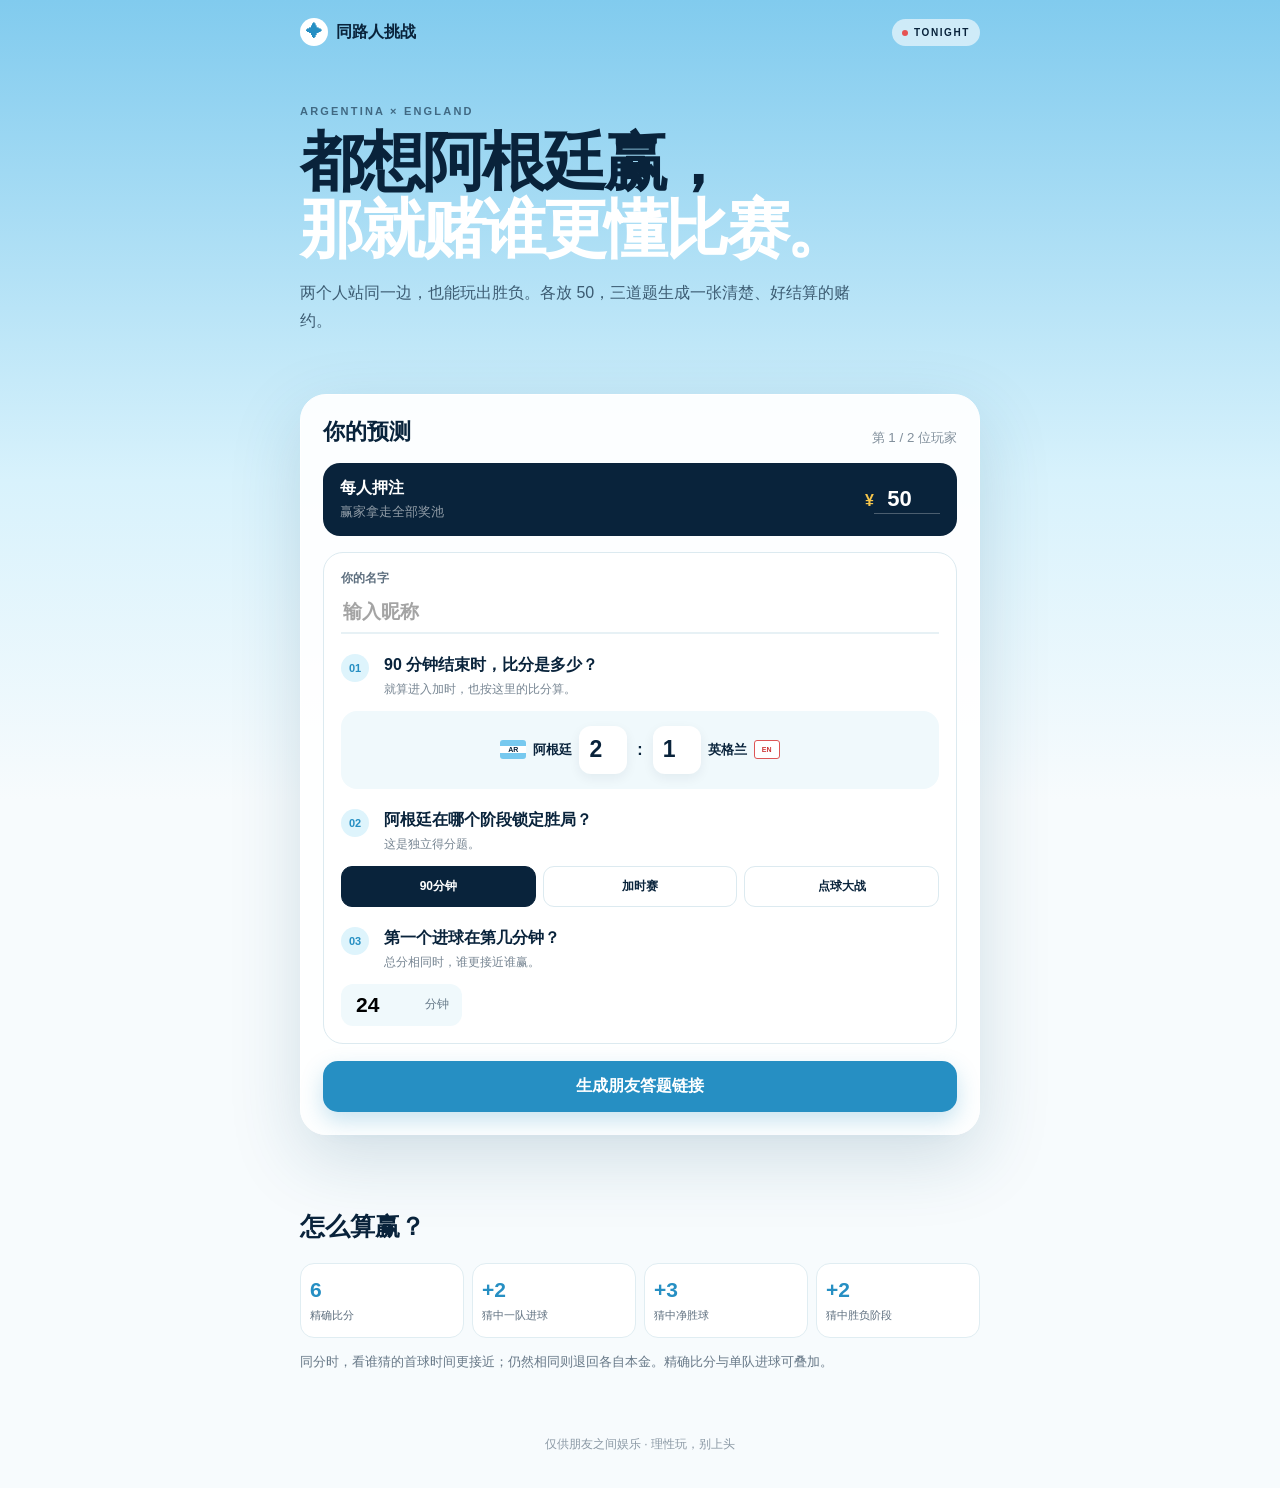
==== soccer/index.html @ 0b134538 "Add Argentina prediction duel" ====
<!doctype html><html lang="zh-CN"><head><meta charset="utf-8"><meta name="viewport" content="width=device-width,initial-scale=1"><meta name="theme-color" content="#76c5eb"><title>阿根廷同路人挑战</title><style>
:root{--ink:#09233b;--blue:#268fc3;--pale:#e7f7fd;--gold:#f5c54c}*{box-sizing:border-box}body{margin:0;color:var(--ink);font-family:Arial,"PingFang SC","Microsoft YaHei",sans-serif;background:linear-gradient(180deg,#81cbee 0,#d8f2fc 30rem,#f7fbfd 50rem);min-height:100vh}button,input{font:inherit}header,.hero,.rules{max-width:720px;margin:auto;padding-left:20px;padding-right:20px}header{height:64px;display:flex;align-items:center;justify-content:space-between;font-weight:900}.logo{display:flex;align-items:center;gap:8px}.logo i{font-style:normal;background:#fff;color:var(--blue);width:28px;height:28px;border-radius:50%;display:grid;place-items:center}.live{font-size:10px;letter-spacing:.16em;background:#ffffff99;padding:8px 10px;border-radius:99px}.live:before{content:"";display:inline-block;width:6px;height:6px;background:#e65353;border-radius:50%;margin-right:6px}.hero{padding-top:30px;padding-bottom:20px}.eyebrow{font-size:11px;letter-spacing:.2em;font-weight:900;opacity:.6}.hero h1{font-size:clamp(38px,8vw,64px);line-height:1.05;letter-spacing:-.05em;margin:12px 0}.hero h1 em{font-style:normal;color:#fff}.hero>p:last-child{max-width:580px;line-height:1.7;opacity:.7}.shell{max-width:680px;margin:24px auto;padding:22px;background:#ffffffee;border:1px solid #fff;border-radius:26px;box-shadow:0 24px 70px #15516f2b}.top{display:flex;align-items:end;justify-content:space-between;margin-bottom:16px}.top b{font-size:22px}.top small{opacity:.5}.stake,.opponent{display:flex;justify-content:space-between;align-items:center;background:var(--ink);color:#fff;border-radius:17px;padding:15px 17px;margin-bottom:16px}.stake span,.stake small{display:block}.stake span{font-weight:900}.stake small{opacity:.55;margin-top:4px}.stake label{color:var(--gold);font-weight:900}.stake input{width:66px;background:transparent;border:0;border-bottom:1px solid #ffffff44;color:#fff;font-weight:900;font-size:22px;text-align:center}.card{border:1px solid #dceaf0;background:#fff;border-radius:20px;padding:17px}.name{display:block;font-size:12px;font-weight:900;opacity:.65}.name input{display:block;width:100%;border:0;border-bottom:2px solid #dbeaf0;padding:9px 2px;margin-top:5px;font-size:19px;font-weight:900;outline:0}.q{display:grid;grid-template-columns:34px 1fr;gap:9px;margin:20px 0 13px}.q i{font-style:normal;width:28px;height:28px;border-radius:50%;display:grid;place-items:center;background:#def4fc;color:var(--blue);font-size:11px;font-weight:900}.q h3{font-size:16px;margin:1px 0 4px}.q p{font-size:12px;line-height:1.5;opacity:.55;margin:0}.score{display:flex;align-items:center;justify-content:center;gap:10px;background:#f0f9fc;padding:15px 8px;border-radius:16px}.team{display:flex;align-items:center;gap:7px}.team strong{font-size:13px}.score input{width:48px;height:48px;border:0;border-radius:12px;background:#fff;text-align:center;font-size:23px;font-weight:900;color:var(--ink);box-shadow:0 4px 12px #09233b10}.flag{width:26px;height:19px;border-radius:3px;display:grid;place-items:center;font-size:7px;font-weight:900}.ar{background:linear-gradient(#77c9ef 0 33%,#fff 33% 66%,#77c9ef 66%)}.en{background:#fff;color:#c33;border:1px solid #d55}.choices,.mini{display:grid;grid-template-columns:repeat(3,1fr);gap:7px}.choices button,.mini button{border:1px solid #dceaf0;background:#fff;color:var(--ink);border-radius:11px;padding:11px 4px;font-size:12px;font-weight:900}.choices .on,.mini .on{background:var(--ink);border-color:var(--ink);color:#fff}.minute{display:inline-flex;align-items:center;background:#f0f9fc;border-radius:12px;padding:8px 13px;gap:6px}.minute input{width:65px;border:0;background:transparent;font-size:21px;font-weight:900;outline:0}.minute span{font-size:12px;opacity:.6}.primary{width:100%;border:0;border-radius:15px;padding:15px;background:var(--blue);color:#fff;font-weight:900;margin-top:17px;box-shadow:0 9px 22px #268fc340}.error{background:#fff0f0;color:#b83333;border-radius:10px;padding:10px;font-size:13px}.share{text-align:center;background:#ecf9fe;padding:16px;border-radius:16px;margin-top:16px}.share p{font-size:13px;line-height:1.6;opacity:.65}.opponent{font-size:13px}.opponent span{opacity:.7}.ticket{overflow:hidden;border:1px solid #d9e9ef;border-radius:18px;background:#fff}.ticket-head,.player{display:flex;justify-content:space-between;align-items:center;padding:16px}.ticket-head{background:#edf9fd;font-size:13px}.ticket-head strong{color:var(--blue)}.player{border-top:1px solid #edf3f5}.player small,.player strong,.pred b,.pred span{display:block}.player small{opacity:.45;margin-bottom:3px}.pred{text-align:right}.pred b{font-size:22px}.pred span{font-size:11px;opacity:.55;margin-top:3px}.settle{margin-top:16px;border-top:1px solid #e4edf1;padding-top:14px}.settle summary{font-weight:900;cursor:pointer}.actual{display:grid;gap:13px;background:#f1f8fb;padding:14px;border-radius:14px;margin-top:13px}.actual label{font-size:12px;font-weight:900}.actual input{width:62px;padding:8px;border:1px solid #d3e4eb;border-radius:8px;text-align:center;margin-top:6px}.actscore{display:flex;align-items:center;gap:7px}.mini button{padding:8px 2px;font-size:11px}.result{background:var(--ink);color:#fff;border-radius:14px;padding:15px;text-align:center;margin-top:11px}.result p{display:flex;justify-content:center;gap:20px;font-size:12px;opacity:.65}.result strong{color:var(--gold);font-size:17px}.rules{padding-top:30px;padding-bottom:50px}.rules h2{font-size:25px}.grid{display:grid;grid-template-columns:repeat(4,1fr);gap:8px}.grid div{background:#fff;border:1px solid #e0edf2;border-radius:14px;padding:14px 9px}.grid b,.grid span{display:block}.grid b{color:var(--blue);font-size:21px}.grid span{font-size:11px;opacity:.65;margin-top:6px}.rules>p{font-size:13px;opacity:.6;line-height:1.7}footer{text-align:center;font-size:12px;opacity:.45;padding-bottom:35px}@media(max-width:600px){.hero{padding-top:18px}.shell{margin:20px 11px;padding:15px}.card{padding:13px}.score{gap:4px}.team{gap:4px}.team strong{display:none}.grid{grid-template-columns:1fr 1fr}.opponent{align-items:flex-start;flex-direction:column;gap:6px}}
</style></head><body><header><div class="logo"><i>✦</i>同路人挑战</div><span class="live">TONIGHT</span></header><section class="hero"><p class="eyebrow">ARGENTINA × ENGLAND</p><h1>都想阿根廷赢，<br><em>那就赌谁更懂比赛。</em></h1><p>两个人站同一边，也能玩出胜负。各放 50，三道题生成一张清楚、好结算的赌约。</p></section><section class="shell" id="app"></section><section class="rules"><h2>怎么算赢？</h2><div class="grid"><div><b>6</b><span>精确比分</span></div><div><b>+2</b><span>猜中一队进球</span></div><div><b>+3</b><span>猜中净胜球</span></div><div><b>+2</b><span>猜中胜负阶段</span></div></div><p>同分时，看谁猜的首球时间更接近；仍然相同则退回各自本金。精确比分与单队进球可叠加。</p></section><footer>仅供朋友之间娱乐 · 理性玩，别上头</footer><script>
const S=['90分钟','加时赛','点球大战'],A=document.querySelector('#app'),mk=(name='',arg=2,eng=1,stage='90分钟',first=24)=>({name,arg,eng,stage,first});let X={mode:'create',stake:50,p1:mk(),p2:mk('',1,0,'90分钟',38),duel:null,link:'',err:'',actual:{arg:2,eng:1,stage:'90分钟',first:24}};const esc=s=>String(s??'').replace(/[&<>"']/g,c=>({'&':'&amp;','<':'&lt;','>':'&gt;','"':'&quot;',"'":'&#39;'}[c])),num=(v,a,b)=>Math.max(a,Math.min(b,Number(v)||a)),enc=o=>encodeURIComponent(JSON.stringify(o)),dec=s=>{try{return JSON.parse(decodeURIComponent(s))}catch{return null}},base=()=>location.origin+location.pathname;
function picker(p){return `<div class="card"><label class="name">你的名字<input id="name" maxlength="14" placeholder="输入昵称" value="${esc(p.name)}"></label><div class="q"><i>01</i><div><h3>90 分钟结束时，比分是多少？</h3><p>就算进入加时，也按这里的比分算。</p></div></div><div class="score"><div class="team"><span class="flag ar">AR</span><strong>阿根廷</strong><input id="arg" type="number" min="0" max="12" value="${p.arg}"></div><b>:</b><div class="team"><input id="eng" type="number" min="0" max="12" value="${p.eng}"><strong>英格兰</strong><span class="flag en">EN</span></div></div><div class="q"><i>02</i><div><h3>阿根廷在哪个阶段锁定胜局？</h3><p>这是独立得分题。</p></div></div><div class="choices">${S.map(s=>`<button data-s="${s}" class="${s===p.stage?'on':''}">${s}</button>`).join('')}</div><div class="q"><i>03</i><div><h3>第一个进球在第几分钟？</h3><p>总分相同时，谁更接近谁赢。</p></div></div><div class="minute"><input id="first" type="number" min="1" max="120" value="${p.first}"><span>分钟</span></div></div>`}
function bind(k){let p=X[k];['name','arg','eng'].forEach(id=>document.querySelector('#'+id).oninput=e=>p[id]=id==='name'?e.target.value:num(e.target.value,0,12));document.querySelector('#first').oninput=e=>p.first=num(e.target.value,1,120);document.querySelectorAll('[data-s]').forEach(b=>b.onclick=()=>{p.stage=b.dataset.s;render()})}function error(){return X.err?`<p class="error">${esc(X.err)}</p>`:''}function valid(p,second){if(!p.name.trim())return'请先填名字。';if(second&&p.name.trim()===X.p1.name.trim())return'两位玩家的名字要不一样。';if(p.stage==='90分钟'&&p.arg<=p.eng)return'如果押 90 分钟获胜，比分必须是阿根廷领先。';return''}
async function cp(text,b){try{await navigator.clipboard.writeText(text)}catch{let t=document.createElement('textarea');t.value=text;document.body.append(t);t.select();document.execCommand('copy');t.remove()}b.textContent='已复制，发给朋友吧';setTimeout(()=>b.textContent=b.dataset.old,1500)}
function create(){A.innerHTML=`<div class="top"><b>你的预测</b><small>第 1 / 2 位玩家</small></div><div class="stake"><div><span>每人押注</span><small>赢家拿走全部奖池</small></div><label>¥<input id="stake" type="number" min="1" max="999" value="${X.stake}"></label></div>${picker(X.p1)}${error()}${X.link?`<div class="share"><b>第一棒完成</b><p>把链接发给朋友，他填完自己的预测后会生成最终赌约。</p><button class="primary copy" data-old="复制邀请链接">复制邀请链接</button></div>`:`<button class="primary" id="go">生成朋友答题链接</button>`}`;bind('p1');document.querySelector('#stake').oninput=e=>X.stake=num(e.target.value,1,999);if(X.link)document.querySelector('.copy').onclick=e=>cp(X.link,e.currentTarget);else document.querySelector('#go').onclick=()=>{X.err=valid(X.p1,false);if(!X.err)X.link=base()+'?inv='+enc({stake:X.stake,p1:X.p1});render()}}
function join(){A.innerHTML=`<div class="top"><b>接受挑战</b><small>第 2 / 2 位玩家</small></div><div class="opponent"><span>${esc(X.p1.name)} 已下注 ¥${X.stake}</span><b>${X.p1.arg} : ${X.p1.eng} · ${esc(X.p1.stage)}</b></div>${picker(X.p2)}${error()}<button class="primary" id="done">锁定答案，生成赌约</button>`;bind('p2');document.querySelector('#done').onclick=()=>{X.err=valid(X.p2,true);if(!X.err&&JSON.stringify(X.p1)===JSON.stringify(X.p2))X.err='答案完全一样，至少改一题。';if(X.err)return render();X.duel={stake:X.stake,p1:X.p1,p2:X.p2};X.link=base()+'?duel='+enc(X.duel);X.mode='duel';render()}}
function points(p,a){let n=0;if(p.arg===a.arg&&p.eng===a.eng)n+=6;if(p.arg===a.arg)n+=2;if(p.eng===a.eng)n+=2;if(p.arg-p.eng===a.arg-a.eng)n+=3;if(p.stage===a.stage)n+=2;return n}function result(){let d=X.duel,a=points(d.p1,X.actual),b=points(d.p2,X.actual),w='平局，双方各退回本金';if(a>b)w=`${esc(d.p1.name)} 赢得 ¥${d.stake*2}`;else if(b>a)w=`${esc(d.p2.name)} 赢得 ¥${d.stake*2}`;else{let x=Math.abs(d.p1.first-X.actual.first),y=Math.abs(d.p2.first-X.actual.first);if(x<y)w=`${esc(d.p1.name)} 靠首球时间赢得 ¥${d.stake*2}`;else if(y<x)w=`${esc(d.p2.name)} 靠首球时间赢得 ¥${d.stake*2}`}return{a,b,w}}
function duel(){let d=X.duel,r=result();A.innerHTML=`<div class="top"><b>赌约已成立</b><small>保存这个链接</small></div><div class="ticket"><div class="ticket-head"><span>共同看好阿根廷</span><strong>奖池 ¥${d.stake*2}</strong></div>${[d.p1,d.p2].map((p,i)=>`<div class="player"><div><small>玩家 ${i+1}</small><strong>${esc(p.name)}</strong></div><div class="pred"><b>${p.arg} : ${p.eng}</b><span>${esc(p.stage)} · 首球 ${p.first}′</span></div></div>`).join('')}</div><button class="primary copy" data-old="复制最终赌约链接">复制最终赌约链接</button><details class="settle"><summary>赛后结算（输入真实结果）</summary><div class="actual"><label>90 分钟比分<div class="actscore"><input id="aa" type="number" min="0" value="${X.actual.arg}"><b>:</b><input id="ae" type="number" min="0" value="${X.actual.eng}"></div></label><label>胜负阶段<div class="mini">${S.map(s=>`<button data-a="${s}" class="${s===X.actual.stage?'on':''}">${s}</button>`).join('')}</div></label><label>第一个进球<br><input id="af" type="number" min="1" max="120" value="${X.actual.first}"></label></div><div class="result"><p><span>${esc(d.p1.name)}：${r.a} 分</span><span>${esc(d.p2.name)}：${r.b} 分</span></p><strong>${r.w}</strong></div></details>`;document.querySelector('.copy').onclick=e=>cp(X.link||location.href,e.currentTarget);['aa','ae','af'].forEach(id=>document.querySelector('#'+id).onchange=e=>{X.actual[id==='aa'?'arg':id==='ae'?'eng':'first']=num(e.target.value,id==='af'?1:0,id==='af'?120:20);duel();document.querySelector('details').open=true});document.querySelectorAll('[data-a]').forEach(b=>b.onclick=()=>{X.actual.stage=b.dataset.a;duel();document.querySelector('details').open=true})}
function render(){X.mode==='create'?create():X.mode==='join'?join():duel()}let q=new URLSearchParams(location.search),d=dec(q.get('duel')),i=dec(q.get('inv'));if(d&&d.p1&&d.p2){X.duel=d;X.stake=d.stake;X.mode='duel';X.link=location.href}else if(i&&i.p1){X.p1=i.p1;X.stake=i.stake;X.mode='join'}render();
</script></body></html>
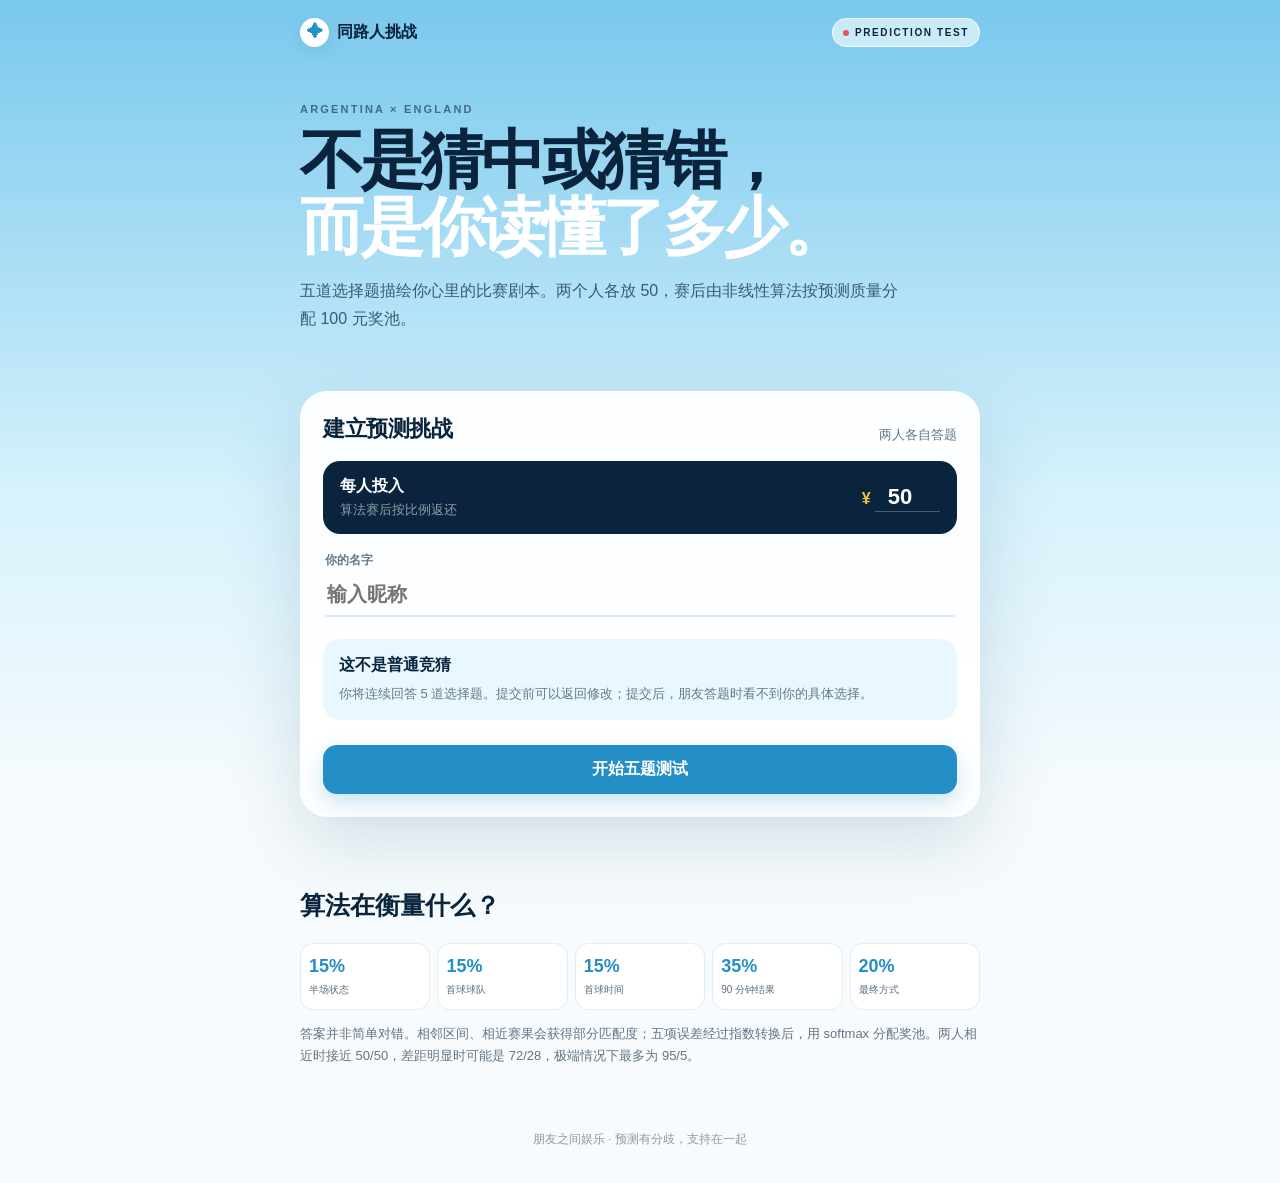
==== commit 9245864a: "Upgrade soccer duel to nonlinear five-question test" ====
--- a/soccer/index.html
+++ b/soccer/index.html
@@ -1,13 +1,47 @@
-<!doctype html><html lang="zh-CN"><head><meta charset="utf-8"><meta name="viewport" content="width=device-width,initial-scale=1"><meta name="theme-color" content="#76c5eb"><title>阿根廷同路人挑战</title><style>
-:root{--ink:#09233b;--blue:#268fc3;--pale:#e7f7fd;--gold:#f5c54c}*{box-sizing:border-box}body{margin:0;color:var(--ink);font-family:Arial,"PingFang SC","Microsoft YaHei",sans-serif;background:linear-gradient(180deg,#81cbee 0,#d8f2fc 30rem,#f7fbfd 50rem);min-height:100vh}button,input{font:inherit}header,.hero,.rules{max-width:720px;margin:auto;padding-left:20px;padding-right:20px}header{height:64px;display:flex;align-items:center;justify-content:space-between;font-weight:900}.logo{display:flex;align-items:center;gap:8px}.logo i{font-style:normal;background:#fff;color:var(--blue);width:28px;height:28px;border-radius:50%;display:grid;place-items:center}.live{font-size:10px;letter-spacing:.16em;background:#ffffff99;padding:8px 10px;border-radius:99px}.live:before{content:"";display:inline-block;width:6px;height:6px;background:#e65353;border-radius:50%;margin-right:6px}.hero{padding-top:30px;padding-bottom:20px}.eyebrow{font-size:11px;letter-spacing:.2em;font-weight:900;opacity:.6}.hero h1{font-size:clamp(38px,8vw,64px);line-height:1.05;letter-spacing:-.05em;margin:12px 0}.hero h1 em{font-style:normal;color:#fff}.hero>p:last-child{max-width:580px;line-height:1.7;opacity:.7}.shell{max-width:680px;margin:24px auto;padding:22px;background:#ffffffee;border:1px solid #fff;border-radius:26px;box-shadow:0 24px 70px #15516f2b}.top{display:flex;align-items:end;justify-content:space-between;margin-bottom:16px}.top b{font-size:22px}.top small{opacity:.5}.stake,.opponent{display:flex;justify-content:space-between;align-items:center;background:var(--ink);color:#fff;border-radius:17px;padding:15px 17px;margin-bottom:16px}.stake span,.stake small{display:block}.stake span{font-weight:900}.stake small{opacity:.55;margin-top:4px}.stake label{color:var(--gold);font-weight:900}.stake input{width:66px;background:transparent;border:0;border-bottom:1px solid #ffffff44;color:#fff;font-weight:900;font-size:22px;text-align:center}.card{border:1px solid #dceaf0;background:#fff;border-radius:20px;padding:17px}.name{display:block;font-size:12px;font-weight:900;opacity:.65}.name input{display:block;width:100%;border:0;border-bottom:2px solid #dbeaf0;padding:9px 2px;margin-top:5px;font-size:19px;font-weight:900;outline:0}.q{display:grid;grid-template-columns:34px 1fr;gap:9px;margin:20px 0 13px}.q i{font-style:normal;width:28px;height:28px;border-radius:50%;display:grid;place-items:center;background:#def4fc;color:var(--blue);font-size:11px;font-weight:900}.q h3{font-size:16px;margin:1px 0 4px}.q p{font-size:12px;line-height:1.5;opacity:.55;margin:0}.score{display:flex;align-items:center;justify-content:center;gap:10px;background:#f0f9fc;padding:15px 8px;border-radius:16px}.team{display:flex;align-items:center;gap:7px}.team strong{font-size:13px}.score input{width:48px;height:48px;border:0;border-radius:12px;background:#fff;text-align:center;font-size:23px;font-weight:900;color:var(--ink);box-shadow:0 4px 12px #09233b10}.flag{width:26px;height:19px;border-radius:3px;display:grid;place-items:center;font-size:7px;font-weight:900}.ar{background:linear-gradient(#77c9ef 0 33%,#fff 33% 66%,#77c9ef 66%)}.en{background:#fff;color:#c33;border:1px solid #d55}.choices,.mini{display:grid;grid-template-columns:repeat(3,1fr);gap:7px}.choices button,.mini button{border:1px solid #dceaf0;background:#fff;color:var(--ink);border-radius:11px;padding:11px 4px;font-size:12px;font-weight:900}.choices .on,.mini .on{background:var(--ink);border-color:var(--ink);color:#fff}.minute{display:inline-flex;align-items:center;background:#f0f9fc;border-radius:12px;padding:8px 13px;gap:6px}.minute input{width:65px;border:0;background:transparent;font-size:21px;font-weight:900;outline:0}.minute span{font-size:12px;opacity:.6}.primary{width:100%;border:0;border-radius:15px;padding:15px;background:var(--blue);color:#fff;font-weight:900;margin-top:17px;box-shadow:0 9px 22px #268fc340}.error{background:#fff0f0;color:#b83333;border-radius:10px;padding:10px;font-size:13px}.share{text-align:center;background:#ecf9fe;padding:16px;border-radius:16px;margin-top:16px}.share p{font-size:13px;line-height:1.6;opacity:.65}.opponent{font-size:13px}.opponent span{opacity:.7}.ticket{overflow:hidden;border:1px solid #d9e9ef;border-radius:18px;background:#fff}.ticket-head,.player{display:flex;justify-content:space-between;align-items:center;padding:16px}.ticket-head{background:#edf9fd;font-size:13px}.ticket-head strong{color:var(--blue)}.player{border-top:1px solid #edf3f5}.player small,.player strong,.pred b,.pred span{display:block}.player small{opacity:.45;margin-bottom:3px}.pred{text-align:right}.pred b{font-size:22px}.pred span{font-size:11px;opacity:.55;margin-top:3px}.settle{margin-top:16px;border-top:1px solid #e4edf1;padding-top:14px}.settle summary{font-weight:900;cursor:pointer}.actual{display:grid;gap:13px;background:#f1f8fb;padding:14px;border-radius:14px;margin-top:13px}.actual label{font-size:12px;font-weight:900}.actual input{width:62px;padding:8px;border:1px solid #d3e4eb;border-radius:8px;text-align:center;margin-top:6px}.actscore{display:flex;align-items:center;gap:7px}.mini button{padding:8px 2px;font-size:11px}.result{background:var(--ink);color:#fff;border-radius:14px;padding:15px;text-align:center;margin-top:11px}.result p{display:flex;justify-content:center;gap:20px;font-size:12px;opacity:.65}.result strong{color:var(--gold);font-size:17px}.rules{padding-top:30px;padding-bottom:50px}.rules h2{font-size:25px}.grid{display:grid;grid-template-columns:repeat(4,1fr);gap:8px}.grid div{background:#fff;border:1px solid #e0edf2;border-radius:14px;padding:14px 9px}.grid b,.grid span{display:block}.grid b{color:var(--blue);font-size:21px}.grid span{font-size:11px;opacity:.65;margin-top:6px}.rules>p{font-size:13px;opacity:.6;line-height:1.7}footer{text-align:center;font-size:12px;opacity:.45;padding-bottom:35px}@media(max-width:600px){.hero{padding-top:18px}.shell{margin:20px 11px;padding:15px}.card{padding:13px}.score{gap:4px}.team{gap:4px}.team strong{display:none}.grid{grid-template-columns:1fr 1fr}.opponent{align-items:flex-start;flex-direction:column;gap:6px}}
-</style></head><body><header><div class="logo"><i>✦</i>同路人挑战</div><span class="live">TONIGHT</span></header><section class="hero"><p class="eyebrow">ARGENTINA × ENGLAND</p><h1>都想阿根廷赢，<br><em>那就赌谁更懂比赛。</em></h1><p>两个人站同一边，也能玩出胜负。各放 50，三道题生成一张清楚、好结算的赌约。</p></section><section class="shell" id="app"></section><section class="rules"><h2>怎么算赢？</h2><div class="grid"><div><b>6</b><span>精确比分</span></div><div><b>+2</b><span>猜中一队进球</span></div><div><b>+3</b><span>猜中净胜球</span></div><div><b>+2</b><span>猜中胜负阶段</span></div></div><p>同分时，看谁猜的首球时间更接近；仍然相同则退回各自本金。精确比分与单队进球可叠加。</p></section><footer>仅供朋友之间娱乐 · 理性玩，别上头</footer><script>
-const S=['90分钟','加时赛','点球大战'],A=document.querySelector('#app'),mk=(name='',arg=2,eng=1,stage='90分钟',first=24)=>({name,arg,eng,stage,first});let X={mode:'create',stake:50,p1:mk(),p2:mk('',1,0,'90分钟',38),duel:null,link:'',err:'',actual:{arg:2,eng:1,stage:'90分钟',first:24}};const esc=s=>String(s??'').replace(/[&<>"']/g,c=>({'&':'&amp;','<':'&lt;','>':'&gt;','"':'&quot;',"'":'&#39;'}[c])),num=(v,a,b)=>Math.max(a,Math.min(b,Number(v)||a)),enc=o=>encodeURIComponent(JSON.stringify(o)),dec=s=>{try{return JSON.parse(decodeURIComponent(s))}catch{return null}},base=()=>location.origin+location.pathname;
-function picker(p){return `<div class="card"><label class="name">你的名字<input id="name" maxlength="14" placeholder="输入昵称" value="${esc(p.name)}"></label><div class="q"><i>01</i><div><h3>90 分钟结束时，比分是多少？</h3><p>就算进入加时，也按这里的比分算。</p></div></div><div class="score"><div class="team"><span class="flag ar">AR</span><strong>阿根廷</strong><input id="arg" type="number" min="0" max="12" value="${p.arg}"></div><b>:</b><div class="team"><input id="eng" type="number" min="0" max="12" value="${p.eng}"><strong>英格兰</strong><span class="flag en">EN</span></div></div><div class="q"><i>02</i><div><h3>阿根廷在哪个阶段锁定胜局？</h3><p>这是独立得分题。</p></div></div><div class="choices">${S.map(s=>`<button data-s="${s}" class="${s===p.stage?'on':''}">${s}</button>`).join('')}</div><div class="q"><i>03</i><div><h3>第一个进球在第几分钟？</h3><p>总分相同时，谁更接近谁赢。</p></div></div><div class="minute"><input id="first" type="number" min="1" max="120" value="${p.first}"><span>分钟</span></div></div>`}
-function bind(k){let p=X[k];['name','arg','eng'].forEach(id=>document.querySelector('#'+id).oninput=e=>p[id]=id==='name'?e.target.value:num(e.target.value,0,12));document.querySelector('#first').oninput=e=>p.first=num(e.target.value,1,120);document.querySelectorAll('[data-s]').forEach(b=>b.onclick=()=>{p.stage=b.dataset.s;render()})}function error(){return X.err?`<p class="error">${esc(X.err)}</p>`:''}function valid(p,second){if(!p.name.trim())return'请先填名字。';if(second&&p.name.trim()===X.p1.name.trim())return'两位玩家的名字要不一样。';if(p.stage==='90分钟'&&p.arg<=p.eng)return'如果押 90 分钟获胜，比分必须是阿根廷领先。';return''}
-async function cp(text,b){try{await navigator.clipboard.writeText(text)}catch{let t=document.createElement('textarea');t.value=text;document.body.append(t);t.select();document.execCommand('copy');t.remove()}b.textContent='已复制，发给朋友吧';setTimeout(()=>b.textContent=b.dataset.old,1500)}
-function create(){A.innerHTML=`<div class="top"><b>你的预测</b><small>第 1 / 2 位玩家</small></div><div class="stake"><div><span>每人押注</span><small>赢家拿走全部奖池</small></div><label>¥<input id="stake" type="number" min="1" max="999" value="${X.stake}"></label></div>${picker(X.p1)}${error()}${X.link?`<div class="share"><b>第一棒完成</b><p>把链接发给朋友，他填完自己的预测后会生成最终赌约。</p><button class="primary copy" data-old="复制邀请链接">复制邀请链接</button></div>`:`<button class="primary" id="go">生成朋友答题链接</button>`}`;bind('p1');document.querySelector('#stake').oninput=e=>X.stake=num(e.target.value,1,999);if(X.link)document.querySelector('.copy').onclick=e=>cp(X.link,e.currentTarget);else document.querySelector('#go').onclick=()=>{X.err=valid(X.p1,false);if(!X.err)X.link=base()+'?inv='+enc({stake:X.stake,p1:X.p1});render()}}
-function join(){A.innerHTML=`<div class="top"><b>接受挑战</b><small>第 2 / 2 位玩家</small></div><div class="opponent"><span>${esc(X.p1.name)} 已下注 ¥${X.stake}</span><b>${X.p1.arg} : ${X.p1.eng} · ${esc(X.p1.stage)}</b></div>${picker(X.p2)}${error()}<button class="primary" id="done">锁定答案，生成赌约</button>`;bind('p2');document.querySelector('#done').onclick=()=>{X.err=valid(X.p2,true);if(!X.err&&JSON.stringify(X.p1)===JSON.stringify(X.p2))X.err='答案完全一样，至少改一题。';if(X.err)return render();X.duel={stake:X.stake,p1:X.p1,p2:X.p2};X.link=base()+'?duel='+enc(X.duel);X.mode='duel';render()}}
-function points(p,a){let n=0;if(p.arg===a.arg&&p.eng===a.eng)n+=6;if(p.arg===a.arg)n+=2;if(p.eng===a.eng)n+=2;if(p.arg-p.eng===a.arg-a.eng)n+=3;if(p.stage===a.stage)n+=2;return n}function result(){let d=X.duel,a=points(d.p1,X.actual),b=points(d.p2,X.actual),w='平局，双方各退回本金';if(a>b)w=`${esc(d.p1.name)} 赢得 ¥${d.stake*2}`;else if(b>a)w=`${esc(d.p2.name)} 赢得 ¥${d.stake*2}`;else{let x=Math.abs(d.p1.first-X.actual.first),y=Math.abs(d.p2.first-X.actual.first);if(x<y)w=`${esc(d.p1.name)} 靠首球时间赢得 ¥${d.stake*2}`;else if(y<x)w=`${esc(d.p2.name)} 靠首球时间赢得 ¥${d.stake*2}`}return{a,b,w}}
-function duel(){let d=X.duel,r=result();A.innerHTML=`<div class="top"><b>赌约已成立</b><small>保存这个链接</small></div><div class="ticket"><div class="ticket-head"><span>共同看好阿根廷</span><strong>奖池 ¥${d.stake*2}</strong></div>${[d.p1,d.p2].map((p,i)=>`<div class="player"><div><small>玩家 ${i+1}</small><strong>${esc(p.name)}</strong></div><div class="pred"><b>${p.arg} : ${p.eng}</b><span>${esc(p.stage)} · 首球 ${p.first}′</span></div></div>`).join('')}</div><button class="primary copy" data-old="复制最终赌约链接">复制最终赌约链接</button><details class="settle"><summary>赛后结算（输入真实结果）</summary><div class="actual"><label>90 分钟比分<div class="actscore"><input id="aa" type="number" min="0" value="${X.actual.arg}"><b>:</b><input id="ae" type="number" min="0" value="${X.actual.eng}"></div></label><label>胜负阶段<div class="mini">${S.map(s=>`<button data-a="${s}" class="${s===X.actual.stage?'on':''}">${s}</button>`).join('')}</div></label><label>第一个进球<br><input id="af" type="number" min="1" max="120" value="${X.actual.first}"></label></div><div class="result"><p><span>${esc(d.p1.name)}：${r.a} 分</span><span>${esc(d.p2.name)}：${r.b} 分</span></p><strong>${r.w}</strong></div></details>`;document.querySelector('.copy').onclick=e=>cp(X.link||location.href,e.currentTarget);['aa','ae','af'].forEach(id=>document.querySelector('#'+id).onchange=e=>{X.actual[id==='aa'?'arg':id==='ae'?'eng':'first']=num(e.target.value,id==='af'?1:0,id==='af'?120:20);duel();document.querySelector('details').open=true});document.querySelectorAll('[data-a]').forEach(b=>b.onclick=()=>{X.actual.stage=b.dataset.a;duel();document.querySelector('details').open=true})}
-function render(){X.mode==='create'?create():X.mode==='join'?join():duel()}let q=new URLSearchParams(location.search),d=dec(q.get('duel')),i=dec(q.get('inv'));if(d&&d.p1&&d.p2){X.duel=d;X.stake=d.stake;X.mode='duel';X.link=location.href}else if(i&&i.p1){X.p1=i.p1;X.stake=i.stake;X.mode='join'}render();
-</script></body></html>
+<!doctype html>
+<html lang="zh-CN">
+<head>
+  <meta charset="utf-8">
+  <meta name="viewport" content="width=device-width,initial-scale=1,viewport-fit=cover">
+  <meta name="theme-color" content="#75c8ee">
+  <title>阿根廷同路人预测测试</title>
+  <meta name="description" content="五道题读懂比赛，用非线性算法分配奖池。">
+  <style>
+    :root{--ink:#09243c;--blue:#238fc6;--pale:#e8f8fe;--gold:#f3c34d;--muted:#64798a}*{box-sizing:border-box}body{margin:0;min-height:100vh;color:var(--ink);font-family:Arial,"PingFang SC","Microsoft YaHei",sans-serif;background:linear-gradient(180deg,#79c8ed,#d7f2fc 31rem,#f7fbfd 50rem)}button,input{font:inherit}button{touch-action:manipulation}header,.hero,.rules{max-width:720px;margin:auto;padding-left:20px;padding-right:20px}header{height:64px;display:flex;align-items:center;justify-content:space-between;font-weight:900}.logo{display:flex;align-items:center;gap:8px}.logo i{font-style:normal;background:#fff;color:var(--blue);width:29px;height:29px;border-radius:50%;display:grid;place-items:center;box-shadow:0 5px 15px #13506f18}.live{font-size:10px;letter-spacing:.16em;background:#ffffff99;border:1px solid #ffffffbb;padding:8px 10px;border-radius:99px}.live:before{content:"";display:inline-block;width:6px;height:6px;background:#e65454;border-radius:50%;margin-right:6px}.hero{padding-top:28px;padding-bottom:19px}.eyebrow{font-size:11px;letter-spacing:.2em;font-weight:900;opacity:.58}.hero h1{font-size:clamp(38px,8vw,64px);line-height:1.05;letter-spacing:-.055em;margin:12px 0}.hero h1 em{font-style:normal;color:#fff}.hero>p:last-child{max-width:600px;line-height:1.7;opacity:.7}.shell{max-width:680px;min-height:360px;margin:24px auto;padding:22px;background:#fffffff1;border:1px solid #fff;border-radius:27px;box-shadow:0 25px 75px #15516f2b}.top{display:flex;align-items:end;justify-content:space-between;margin-bottom:17px}.top b{font-size:22px;letter-spacing:-.02em}.top small{color:var(--muted)}.stake{display:flex;justify-content:space-between;align-items:center;background:var(--ink);color:#fff;border-radius:17px;padding:15px 17px;margin-bottom:18px}.stake span,.stake small{display:block}.stake span{font-weight:900}.stake small{opacity:.55;margin-top:4px}.stake label{color:var(--gold);font-weight:900}.stake input{width:65px;background:transparent;border:0;border-bottom:1px solid #ffffff44;color:#fff;font-size:22px;font-weight:900;text-align:center}.name{display:block;font-size:12px;font-weight:900;color:var(--muted);margin:8px 2px 22px}.name input{display:block;width:100%;border:0;border-bottom:2px solid #d9e9f0;background:transparent;padding:9px 2px;margin-top:5px;font-size:20px;font-weight:900;color:var(--ink);outline:0}.intro{background:var(--pale);border-radius:17px;padding:16px;margin-bottom:8px}.intro b{display:block;margin-bottom:7px}.intro p{font-size:13px;line-height:1.65;color:var(--muted);margin:0}.progress{height:7px;background:#e2eef3;border-radius:99px;overflow:hidden;margin-bottom:22px}.progress i{display:block;height:100%;background:linear-gradient(90deg,#61b9e5,var(--blue));border-radius:99px;transition:width .25s}.question-no{font-size:11px;font-weight:900;color:var(--blue);letter-spacing:.12em}.question h2{font-size:23px;line-height:1.35;margin:8px 0 6px;letter-spacing:-.025em}.question>p{font-size:13px;color:var(--muted);line-height:1.6;margin:0 0 18px}.options{display:grid;gap:9px}.options button{display:flex;align-items:center;gap:12px;text-align:left;border:1px solid #dcebf1;background:#fff;color:var(--ink);border-radius:14px;padding:13px 14px;font-weight:800;cursor:pointer}.options button i{font-style:normal;width:27px;height:27px;border-radius:9px;background:#eef7fa;color:#5c7687;display:grid;place-items:center;font-size:11px}.options button.on{background:var(--ink);border-color:var(--ink);color:#fff;box-shadow:0 8px 18px #09243c26}.options button.on i{background:#ffffff20;color:var(--gold)}.nav{display:grid;grid-template-columns:1fr 2fr;gap:9px;margin-top:18px}.primary,.ghost{border:0;border-radius:14px;padding:14px;font-weight:900;cursor:pointer}.primary{background:var(--blue);color:#fff;box-shadow:0 9px 22px #238fc63e}.primary:disabled{opacity:.45;box-shadow:none}.ghost{background:#edf5f8;color:var(--ink)}.full{width:100%;margin-top:17px}.error{background:#fff0f0;color:#b73535;padding:10px 12px;border-radius:10px;font-size:13px}.profile{background:var(--ink);color:#fff;border-radius:18px;padding:18px;margin:12px 0}.profile small{opacity:.55}.profile h3{color:var(--gold);font-size:24px;margin:7px 0}.profile p{font-size:13px;opacity:.7;line-height:1.6;margin:0}.share{text-align:center;background:var(--pale);padding:16px;border-radius:16px}.share p{font-size:13px;line-height:1.6;color:var(--muted)}.locked{display:flex;justify-content:space-between;align-items:center;background:var(--ink);color:#fff;padding:15px 17px;border-radius:16px;margin-bottom:17px}.locked span{opacity:.65;font-size:13px}.locked b{color:var(--gold)}.ticket{overflow:hidden;border:1px solid #d9e9ef;border-radius:18px;background:#fff}.ticket-head{display:flex;justify-content:space-between;padding:15px 16px;background:#edf9fd;font-size:13px}.ticket-head strong{color:var(--blue)}.player{padding:16px;border-top:1px solid #eaf1f4}.player-title{display:flex;justify-content:space-between;align-items:center}.player-title small{color:var(--muted)}.player-title b{font-size:18px}.badge{background:#e6f7fd;color:var(--blue);font-size:11px;font-weight:900;padding:6px 8px;border-radius:99px}.answers{display:grid;grid-template-columns:1fr 1fr;gap:7px;margin-top:13px}.answers span{font-size:11px;line-height:1.4;color:#5d7484;background:#f3f8fa;padding:8px;border-radius:9px}.settle{margin-top:17px;border-top:1px solid #e1ebef;padding-top:15px}.settle summary{font-weight:900;cursor:pointer}.actual{display:grid;gap:17px;margin-top:15px}.actual-q b{display:block;font-size:13px;margin-bottom:8px}.mini{display:grid;grid-template-columns:repeat(2,1fr);gap:7px}.mini button{border:1px solid #dbeaf0;background:#fff;color:var(--ink);border-radius:10px;padding:9px 4px;font-size:11px;font-weight:800}.mini button.on{background:var(--ink);color:#fff}.result{background:var(--ink);color:#fff;border-radius:17px;padding:18px;margin-top:14px}.money{display:grid;grid-template-columns:1fr 1fr;gap:10px}.money div{background:#ffffff12;padding:13px;border-radius:12px}.money small,.money b{display:block}.money small{opacity:.55}.money b{font-size:27px;color:var(--gold);margin-top:4px}.bar{height:9px;background:#ffffff22;border-radius:99px;overflow:hidden;margin:16px 0}.bar i{display:block;height:100%;background:linear-gradient(90deg,var(--gold),#7bd3f4);border-radius:99px}.result>p{font-size:12px;line-height:1.6;opacity:.7;margin:0}.rules{padding-top:27px;padding-bottom:50px}.rules h2{font-size:25px}.weights{display:grid;grid-template-columns:repeat(5,1fr);gap:7px}.weights div{background:#fff;border:1px solid #e0edf2;border-radius:13px;padding:12px 8px}.weights b,.weights span{display:block}.weights b{color:var(--blue);font-size:18px}.weights span{font-size:10px;opacity:.65;margin-top:6px}.rules>p{font-size:13px;opacity:.62;line-height:1.75}footer{text-align:center;font-size:12px;opacity:.45;padding-bottom:35px}@media(max-width:600px){.hero{padding-top:18px}.hero>p:last-child{font-size:14px}.shell{margin:20px 11px;padding:15px;border-radius:22px}.question h2{font-size:21px}.weights{grid-template-columns:repeat(2,1fr)}.weights div:last-child{grid-column:span 2}.answers{grid-template-columns:1fr}.money b{font-size:24px}}
+  </style>
+</head>
+<body>
+  <header><div class="logo"><i>✦</i>同路人挑战</div><span class="live">PREDICTION TEST</span></header>
+  <section class="hero"><p class="eyebrow">ARGENTINA × ENGLAND</p><h1>不是猜中或猜错，<br><em>而是你读懂了多少。</em></h1><p>五道选择题描绘你心里的比赛剧本。两个人各放 50，赛后由非线性算法按预测质量分配 100 元奖池。</p></section>
+  <section class="shell" id="app"></section>
+  <section class="rules"><h2>算法在衡量什么？</h2><div class="weights"><div><b>15%</b><span>半场状态</span></div><div><b>15%</b><span>首球球队</span></div><div><b>15%</b><span>首球时间</span></div><div><b>35%</b><span>90 分钟结果</span></div><div><b>20%</b><span>最终方式</span></div></div><p>答案并非简单对错。相邻区间、相近赛果会获得部分匹配度；五项误差经过指数转换后，用 softmax 分配奖池。两人相近时接近 50/50，差距明显时可能是 72/28，极端情况下最多为 95/5。</p></section>
+  <footer>朋友之间娱乐 · 预测有分歧，支持在一起</footer>
+<script>
+const QUESTIONS=[
+ {title:'半场结束时，比赛是什么状态？',hint:'判断上半场控制力。',opts:['阿根廷领先','双方打平','英格兰领先']},
+ {title:'谁会打进全场第一个球？',hint:'如果你认为常规时间互交白卷，也可以明确选择。',opts:['阿根廷','英格兰','90 分钟内没有进球']},
+ {title:'第一个进球大约什么时候出现？',hint:'区间比精确分钟更能表达真实判断。',opts:['1–20 分钟','21–40 分钟','41–60 分钟','61–90 分钟','90 分钟内没有进球']},
+ {title:'90 分钟结束时是什么结果？',hint:'这是整套预测中权重最高的一题。',opts:['阿根廷赢 2 球或以上','阿根廷赢 1 球','双方打平','英格兰赢 1 球','英格兰赢 2 球或以上']},
+ {title:'比赛最终以什么方式结束？',hint:'表达真实判断，不影响你支持谁。',opts:['阿根廷 90 分钟内获胜','阿根廷加时获胜','阿根廷点球获胜','英格兰 90 分钟内获胜','英格兰加时或点球获胜']}
+];
+const W=[.15,.15,.15,.35,.20], app=document.querySelector('#app');
+const blank=()=>({name:'',answers:[null,null,null,null,null]});
+let state={mode:'create',step:-1,stake:50,p1:blank(),p2:blank(),duel:null,link:'',error:'',actual:[null,null,null,null,null]};
+const esc=s=>String(s??'').replace(/[&<>"']/g,c=>({'&':'&amp;','<':'&lt;','>':'&gt;','"':'&quot;',"'":'&#39;'}[c]));
+const encode=o=>encodeURIComponent(JSON.stringify(o));
+const decode=s=>{try{return JSON.parse(decodeURIComponent(s))}catch{return null}};
+const base=()=>location.origin+location.pathname;
+function profile(p){let a=p.answers;if(a[4]===1||a[4]===2)return['苦战晋级派','你相信阿根廷能走到最后，但过程不会轻松。'];if(a[0]===0&&a[1]===0&&a[2]===0)return['蓝白闪击派','你预期阿根廷从开场就接管比赛，早早取得主动。'];if(a[0]===1&&(a[2]===2||a[2]===3))return['耐心控场派','你认为胜负不会太早揭晓，后半程才是关键。'];if(a[3]===0||a[3]===4)return['开放对攻派','你预期比赛会拉开，走势比多数人想象得更激烈。'];return['稳健读局派','你看好阿根廷，同时保留了对比赛波动的尊重。']}
+function setup(){let join=state.mode==='join';app.innerHTML=`<div class="top"><b>${join?'接受预测挑战':'建立预测挑战'}</b><small>${join?'奖池已锁定':'两人各自答题'}</small></div>${join?`<div class="locked"><span>${esc(state.p1.name)} 的预测</span><b>已密封</b></div>`:`<div class="stake"><div><span>每人投入</span><small>算法赛后按比例返还</small></div><label>¥ <input id="stake" type="number" min="1" max="999" value="${state.stake}"></label></div>`}<label class="name">你的名字<input id="name" maxlength="14" placeholder="输入昵称" value="${esc((join?state.p2:state.p1).name)}"></label><div class="intro"><b>这不是普通竞猜</b><p>你将连续回答 5 道选择题。提交前可以返回修改；提交后，朋友答题时看不到你的具体选择。</p></div>${state.error?`<p class="error">${esc(state.error)}</p>`:''}<button class="primary full" id="start">开始五题测试</button>`;let p=join?state.p2:state.p1;document.querySelector('#name').oninput=e=>p.name=e.target.value;if(!join)document.querySelector('#stake').oninput=e=>state.stake=Math.max(1,Math.min(999,Number(e.target.value)||1));document.querySelector('#start').onclick=()=>{if(!p.name.trim()){state.error='请先填名字。';return render()}if(join&&p.name.trim()===state.p1.name.trim()){state.error='两位玩家的名字需要不同。';return render()}state.error='';state.step=0;render()}}
+function quiz(){let p=state.mode==='join'?state.p2:state.p1,q=QUESTIONS[state.step],selected=p.answers[state.step];app.innerHTML=`<div class="top"><b>${state.mode==='join'?'你的比赛剧本':'你的比赛剧本'}</b><small>${state.step+1} / 5</small></div><div class="progress"><i style="width:${(state.step+1)*20}%"></i></div><div class="question"><span class="question-no">QUESTION ${String(state.step+1).padStart(2,'0')}</span><h2>${q.title}</h2><p>${q.hint}</p><div class="options">${q.opts.map((o,i)=>`<button data-i="${i}" class="${selected===i?'on':''}"><i>${String.fromCharCode(65+i)}</i>${o}</button>`).join('')}</div></div><div class="nav"><button class="ghost" id="back">返回</button><button class="primary" id="next" ${selected===null?'disabled':''}>${state.step===4?'完成测试':'下一题'}</button></div>`;document.querySelectorAll('[data-i]').forEach(b=>b.onclick=()=>{p.answers[state.step]=Number(b.dataset.i);render()});document.querySelector('#back').onclick=()=>{state.step--;render()};document.querySelector('#next').onclick=()=>{if(p.answers[state.step]===null)return;if(state.step<4){state.step++;render()}else finishQuiz()}}
+function finishQuiz(){let p=state.mode==='join'?state.p2:state.p1;if(state.mode==='create'){state.link=base()+'?inv='+encode({stake:state.stake,p1:state.p1});state.step=5;render()}else{state.duel={stake:state.stake,p1:state.p1,p2:state.p2};state.link=base()+'?duel='+encode(state.duel);state.mode='duel';state.step=-1;render()}}
+async function copy(text,b){try{await navigator.clipboard.writeText(text)}catch{let t=document.createElement('textarea');t.value=text;document.body.append(t);t.select();document.execCommand('copy');t.remove()}let old=b.textContent;b.textContent='已复制，发给朋友吧';setTimeout(()=>b.textContent=old,1600)}
+function completed(){let pr=profile(state.p1);app.innerHTML=`<div class="top"><b>你的预测画像</b><small>第一棒完成</small></div><div class="profile"><small>${esc(state.p1.name)} 的比赛剧本</small><h3>${pr[0]}</h3><p>${pr[1]}</p></div><div class="share"><b>答案已密封</b><p>朋友打开邀请后，只能看到你的预测已经提交，不会看到具体选择。</p></div><button class="primary full" id="copy">复制朋友答题链接</button><button class="ghost full" id="edit">返回修改答案</button>`;document.querySelector('#copy').onclick=e=>copy(state.link,e.currentTarget);document.querySelector('#edit').onclick=()=>{state.step=0;state.link='';render()}}
+function playerHTML(p,i){let pr=profile(p);return `<div class="player"><div class="player-title"><div><small>玩家 ${i+1}</small><b>${esc(p.name)}</b></div><span class="badge">${pr[0]}</span></div><div class="answers">${QUESTIONS.map((q,k)=>`<span>${k+1}. ${esc(q.opts[p.answers[k]])}</span>`).join('')}</div></div>`}
+function similarity(q,p,a){if(p===a)return 1;if(q===0)return Math.abs(p-a)===1?.45:.05;if(q===1)return(p===2||a===2)?.15:0;if(q===2){if(p===4||a===4)return .05;let d=Math.abs(p-a);return d===1?.65:d===2?.25:.05}if(q===3){let d=Math.abs(p-a);return d===1?.65:d===2?.30:d===3?.08:0}let meta=[[0,0],[0,1],[0,2],[1,0],[1,1.5]],x=meta[p],y=meta[a];return x[0]===y[0]?Math.max(.2,1-.35*Math.abs(x[1]-y[1])):.03}
+function calculate(){let d=state.duel,loss=p=>p.answers.reduce((sum,x,q)=>sum+W[q]*(-Math.log(.08+.92*similarity(q,x,state.actual[q]))),0),l1=loss(d.p1),l2=loss(d.p2),q1=Math.exp(-2.2*l1),q2=Math.exp(-2.2*l2),raw=q1/(q1+q2),share=.05+.9*raw,total=d.stake*2,p1=Math.round(total*share*100)/100,p2=Math.round((total-p1)*100)/100;return{p1,p2,a1:Math.round(Math.exp(-l1)*100),a2:Math.round(Math.exp(-l2)*100),share}}
+function duel(){let d=state.duel,ready=state.actual.every(x=>x!==null),r=ready?calculate():null;app.innerHTML=`<div class="top"><b>双人预测已锁定</b><small>奖池 ¥${d.stake*2}</small></div><div class="ticket"><div class="ticket-head"><span>两份比赛剧本</span><strong>赛后按准确度分钱</strong></div>${playerHTML(d.p1,0)}${playerHTML(d.p2,1)}</div><button class="primary full" id="copy">复制最终赌约链接</button><details class="settle" ${ready?'open':''}><summary>赛后结算：选择真实发生的结果</summary><div class="actual">${QUESTIONS.map((q,k)=>`<div class="actual-q"><b>${k+1}. ${q.title}</b><div class="mini">${q.opts.map((o,i)=>`<button data-q="${k}" data-v="${i}" class="${state.actual[k]===i?'on':''}">${o}</button>`).join('')}</div></div>`).join('')}</div>${r?`<div class="result"><div class="money"><div><small>${esc(d.p1.name)} · 匹配度 ${r.a1}%</small><b>¥${r.p1.toFixed(2)}</b></div><div><small>${esc(d.p2.name)} · 匹配度 ${r.a2}%</small><b>¥${r.p2.toFixed(2)}</b></div></div><div class="bar"><i style="width:${r.share*100}%"></i></div><p>奖金不是题目分数的线性比例，而是两份预测经过相似度、加权误差和指数转换后的相对结果。最低返还 5%，最高领取 95%。</p></div>`:`<div class="intro"><p>五项真实结果全部选择后，系统会自动算出两个人各自应得的金额。</p></div>`}</details>`;document.querySelector('#copy').onclick=e=>copy(state.link||location.href,e.currentTarget);document.querySelectorAll('[data-q]').forEach(b=>b.onclick=()=>{state.actual[Number(b.dataset.q)]=Number(b.dataset.v);render()})}
+function render(){if(state.mode==='duel')return duel();if(state.step===-1)return setup();if(state.step===5)return completed();quiz()}
+let params=new URLSearchParams(location.search),duelData=decode(params.get('duel')),invite=decode(params.get('inv'));if(duelData&&duelData.p1&&duelData.p2&&Array.isArray(duelData.p1.answers)){state.duel=duelData;state.stake=duelData.stake;state.mode='duel';state.link=location.href}else if(invite&&invite.p1&&Array.isArray(invite.p1.answers)){state.p1=invite.p1;state.stake=invite.stake;state.mode='join'}render();
+</script>
+</body></html>
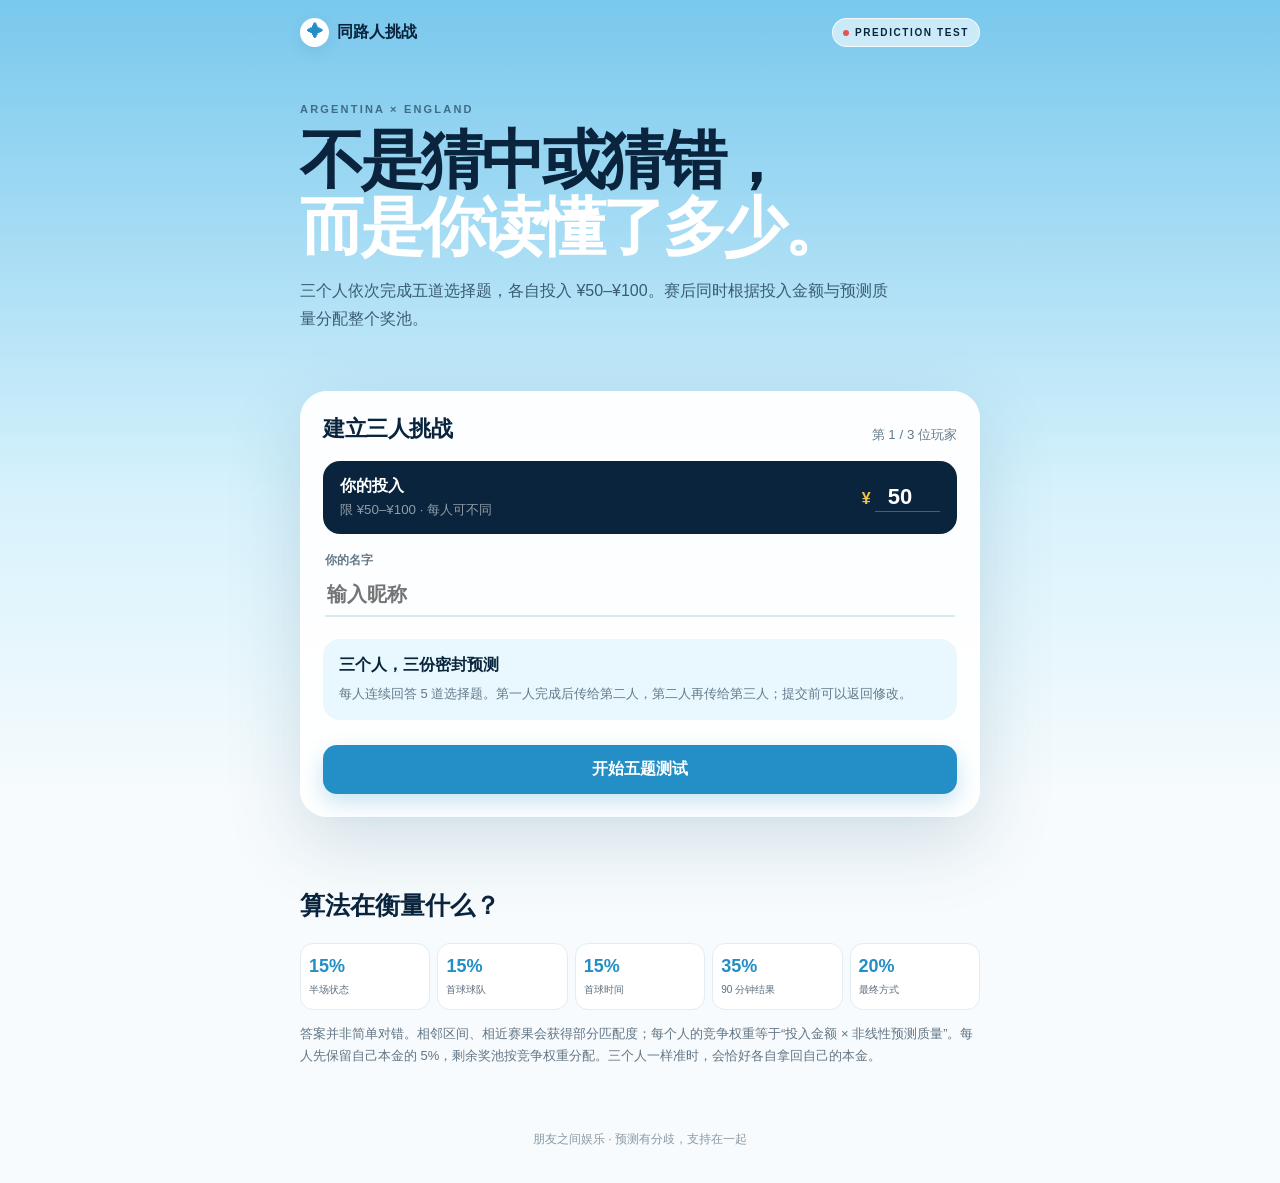
==== commit cc35265f: "Expand soccer duel to three-player relay" ====
--- a/soccer/index.html
+++ b/soccer/index.html
@@ -5,16 +5,16 @@
   <meta name="viewport" content="width=device-width,initial-scale=1,viewport-fit=cover">
   <meta name="theme-color" content="#75c8ee">
   <title>阿根廷同路人预测测试</title>
-  <meta name="description" content="五道题读懂比赛，用非线性算法分配奖池。">
+  <meta name="description" content="三个人用五道题读懂比赛，再由非线性算法分配奖池。">
   <style>
-    :root{--ink:#09243c;--blue:#238fc6;--pale:#e8f8fe;--gold:#f3c34d;--muted:#64798a}*{box-sizing:border-box}body{margin:0;min-height:100vh;color:var(--ink);font-family:Arial,"PingFang SC","Microsoft YaHei",sans-serif;background:linear-gradient(180deg,#79c8ed,#d7f2fc 31rem,#f7fbfd 50rem)}button,input{font:inherit}button{touch-action:manipulation}header,.hero,.rules{max-width:720px;margin:auto;padding-left:20px;padding-right:20px}header{height:64px;display:flex;align-items:center;justify-content:space-between;font-weight:900}.logo{display:flex;align-items:center;gap:8px}.logo i{font-style:normal;background:#fff;color:var(--blue);width:29px;height:29px;border-radius:50%;display:grid;place-items:center;box-shadow:0 5px 15px #13506f18}.live{font-size:10px;letter-spacing:.16em;background:#ffffff99;border:1px solid #ffffffbb;padding:8px 10px;border-radius:99px}.live:before{content:"";display:inline-block;width:6px;height:6px;background:#e65454;border-radius:50%;margin-right:6px}.hero{padding-top:28px;padding-bottom:19px}.eyebrow{font-size:11px;letter-spacing:.2em;font-weight:900;opacity:.58}.hero h1{font-size:clamp(38px,8vw,64px);line-height:1.05;letter-spacing:-.055em;margin:12px 0}.hero h1 em{font-style:normal;color:#fff}.hero>p:last-child{max-width:600px;line-height:1.7;opacity:.7}.shell{max-width:680px;min-height:360px;margin:24px auto;padding:22px;background:#fffffff1;border:1px solid #fff;border-radius:27px;box-shadow:0 25px 75px #15516f2b}.top{display:flex;align-items:end;justify-content:space-between;margin-bottom:17px}.top b{font-size:22px;letter-spacing:-.02em}.top small{color:var(--muted)}.stake{display:flex;justify-content:space-between;align-items:center;background:var(--ink);color:#fff;border-radius:17px;padding:15px 17px;margin-bottom:18px}.stake span,.stake small{display:block}.stake span{font-weight:900}.stake small{opacity:.55;margin-top:4px}.stake label{color:var(--gold);font-weight:900}.stake input{width:65px;background:transparent;border:0;border-bottom:1px solid #ffffff44;color:#fff;font-size:22px;font-weight:900;text-align:center}.name{display:block;font-size:12px;font-weight:900;color:var(--muted);margin:8px 2px 22px}.name input{display:block;width:100%;border:0;border-bottom:2px solid #d9e9f0;background:transparent;padding:9px 2px;margin-top:5px;font-size:20px;font-weight:900;color:var(--ink);outline:0}.intro{background:var(--pale);border-radius:17px;padding:16px;margin-bottom:8px}.intro b{display:block;margin-bottom:7px}.intro p{font-size:13px;line-height:1.65;color:var(--muted);margin:0}.progress{height:7px;background:#e2eef3;border-radius:99px;overflow:hidden;margin-bottom:22px}.progress i{display:block;height:100%;background:linear-gradient(90deg,#61b9e5,var(--blue));border-radius:99px;transition:width .25s}.question-no{font-size:11px;font-weight:900;color:var(--blue);letter-spacing:.12em}.question h2{font-size:23px;line-height:1.35;margin:8px 0 6px;letter-spacing:-.025em}.question>p{font-size:13px;color:var(--muted);line-height:1.6;margin:0 0 18px}.options{display:grid;gap:9px}.options button{display:flex;align-items:center;gap:12px;text-align:left;border:1px solid #dcebf1;background:#fff;color:var(--ink);border-radius:14px;padding:13px 14px;font-weight:800;cursor:pointer}.options button i{font-style:normal;width:27px;height:27px;border-radius:9px;background:#eef7fa;color:#5c7687;display:grid;place-items:center;font-size:11px}.options button.on{background:var(--ink);border-color:var(--ink);color:#fff;box-shadow:0 8px 18px #09243c26}.options button.on i{background:#ffffff20;color:var(--gold)}.nav{display:grid;grid-template-columns:1fr 2fr;gap:9px;margin-top:18px}.primary,.ghost{border:0;border-radius:14px;padding:14px;font-weight:900;cursor:pointer}.primary{background:var(--blue);color:#fff;box-shadow:0 9px 22px #238fc63e}.primary:disabled{opacity:.45;box-shadow:none}.ghost{background:#edf5f8;color:var(--ink)}.full{width:100%;margin-top:17px}.error{background:#fff0f0;color:#b73535;padding:10px 12px;border-radius:10px;font-size:13px}.profile{background:var(--ink);color:#fff;border-radius:18px;padding:18px;margin:12px 0}.profile small{opacity:.55}.profile h3{color:var(--gold);font-size:24px;margin:7px 0}.profile p{font-size:13px;opacity:.7;line-height:1.6;margin:0}.share{text-align:center;background:var(--pale);padding:16px;border-radius:16px}.share p{font-size:13px;line-height:1.6;color:var(--muted)}.locked{display:flex;justify-content:space-between;align-items:center;background:var(--ink);color:#fff;padding:15px 17px;border-radius:16px;margin-bottom:17px}.locked span{opacity:.65;font-size:13px}.locked b{color:var(--gold)}.ticket{overflow:hidden;border:1px solid #d9e9ef;border-radius:18px;background:#fff}.ticket-head{display:flex;justify-content:space-between;padding:15px 16px;background:#edf9fd;font-size:13px}.ticket-head strong{color:var(--blue)}.player{padding:16px;border-top:1px solid #eaf1f4}.player-title{display:flex;justify-content:space-between;align-items:center}.player-title small{color:var(--muted)}.player-title b{font-size:18px}.badge{background:#e6f7fd;color:var(--blue);font-size:11px;font-weight:900;padding:6px 8px;border-radius:99px}.answers{display:grid;grid-template-columns:1fr 1fr;gap:7px;margin-top:13px}.answers span{font-size:11px;line-height:1.4;color:#5d7484;background:#f3f8fa;padding:8px;border-radius:9px}.settle{margin-top:17px;border-top:1px solid #e1ebef;padding-top:15px}.settle summary{font-weight:900;cursor:pointer}.actual{display:grid;gap:17px;margin-top:15px}.actual-q b{display:block;font-size:13px;margin-bottom:8px}.mini{display:grid;grid-template-columns:repeat(2,1fr);gap:7px}.mini button{border:1px solid #dbeaf0;background:#fff;color:var(--ink);border-radius:10px;padding:9px 4px;font-size:11px;font-weight:800}.mini button.on{background:var(--ink);color:#fff}.result{background:var(--ink);color:#fff;border-radius:17px;padding:18px;margin-top:14px}.money{display:grid;grid-template-columns:1fr 1fr;gap:10px}.money div{background:#ffffff12;padding:13px;border-radius:12px}.money small,.money b{display:block}.money small{opacity:.55}.money b{font-size:27px;color:var(--gold);margin-top:4px}.bar{height:9px;background:#ffffff22;border-radius:99px;overflow:hidden;margin:16px 0}.bar i{display:block;height:100%;background:linear-gradient(90deg,var(--gold),#7bd3f4);border-radius:99px}.result>p{font-size:12px;line-height:1.6;opacity:.7;margin:0}.rules{padding-top:27px;padding-bottom:50px}.rules h2{font-size:25px}.weights{display:grid;grid-template-columns:repeat(5,1fr);gap:7px}.weights div{background:#fff;border:1px solid #e0edf2;border-radius:13px;padding:12px 8px}.weights b,.weights span{display:block}.weights b{color:var(--blue);font-size:18px}.weights span{font-size:10px;opacity:.65;margin-top:6px}.rules>p{font-size:13px;opacity:.62;line-height:1.75}footer{text-align:center;font-size:12px;opacity:.45;padding-bottom:35px}@media(max-width:600px){.hero{padding-top:18px}.hero>p:last-child{font-size:14px}.shell{margin:20px 11px;padding:15px;border-radius:22px}.question h2{font-size:21px}.weights{grid-template-columns:repeat(2,1fr)}.weights div:last-child{grid-column:span 2}.answers{grid-template-columns:1fr}.money b{font-size:24px}}
+    :root{--ink:#09243c;--blue:#238fc6;--pale:#e8f8fe;--gold:#f3c34d;--muted:#64798a}*{box-sizing:border-box}body{margin:0;min-height:100vh;color:var(--ink);font-family:Arial,"PingFang SC","Microsoft YaHei",sans-serif;background:linear-gradient(180deg,#79c8ed,#d7f2fc 31rem,#f7fbfd 50rem)}button,input{font:inherit}button{touch-action:manipulation}header,.hero,.rules{max-width:720px;margin:auto;padding-left:20px;padding-right:20px}header{height:64px;display:flex;align-items:center;justify-content:space-between;font-weight:900}.logo{display:flex;align-items:center;gap:8px}.logo i{font-style:normal;background:#fff;color:var(--blue);width:29px;height:29px;border-radius:50%;display:grid;place-items:center;box-shadow:0 5px 15px #13506f18}.live{font-size:10px;letter-spacing:.16em;background:#ffffff99;border:1px solid #ffffffbb;padding:8px 10px;border-radius:99px}.live:before{content:"";display:inline-block;width:6px;height:6px;background:#e65454;border-radius:50%;margin-right:6px}.hero{padding-top:28px;padding-bottom:19px}.eyebrow{font-size:11px;letter-spacing:.2em;font-weight:900;opacity:.58}.hero h1{font-size:clamp(38px,8vw,64px);line-height:1.05;letter-spacing:-.055em;margin:12px 0}.hero h1 em{font-style:normal;color:#fff}.hero>p:last-child{max-width:600px;line-height:1.7;opacity:.7}.shell{max-width:680px;min-height:360px;margin:24px auto;padding:22px;background:#fffffff1;border:1px solid #fff;border-radius:27px;box-shadow:0 25px 75px #15516f2b}.top{display:flex;align-items:end;justify-content:space-between;margin-bottom:17px}.top b{font-size:22px;letter-spacing:-.02em}.top small{color:var(--muted)}.stake{display:flex;justify-content:space-between;align-items:center;background:var(--ink);color:#fff;border-radius:17px;padding:15px 17px;margin-bottom:18px}.stake span,.stake small{display:block}.stake span{font-weight:900}.stake small{opacity:.55;margin-top:4px}.stake label{color:var(--gold);font-weight:900}.stake input{width:65px;background:transparent;border:0;border-bottom:1px solid #ffffff44;color:#fff;font-size:22px;font-weight:900;text-align:center}.name{display:block;font-size:12px;font-weight:900;color:var(--muted);margin:8px 2px 22px}.name input{display:block;width:100%;border:0;border-bottom:2px solid #d9e9f0;background:transparent;padding:9px 2px;margin-top:5px;font-size:20px;font-weight:900;color:var(--ink);outline:0}.intro{background:var(--pale);border-radius:17px;padding:16px;margin-bottom:8px}.intro b{display:block;margin-bottom:7px}.intro p{font-size:13px;line-height:1.65;color:var(--muted);margin:0}.progress{height:7px;background:#e2eef3;border-radius:99px;overflow:hidden;margin-bottom:22px}.progress i{display:block;height:100%;background:linear-gradient(90deg,#61b9e5,var(--blue));border-radius:99px;transition:width .25s}.question-no{font-size:11px;font-weight:900;color:var(--blue);letter-spacing:.12em}.question h2{font-size:23px;line-height:1.35;margin:8px 0 6px;letter-spacing:-.025em}.question>p{font-size:13px;color:var(--muted);line-height:1.6;margin:0 0 18px}.options{display:grid;gap:9px}.options button{display:flex;align-items:center;gap:12px;text-align:left;border:1px solid #dcebf1;background:#fff;color:var(--ink);border-radius:14px;padding:13px 14px;font-weight:800;cursor:pointer}.options button i{font-style:normal;width:27px;height:27px;border-radius:9px;background:#eef7fa;color:#5c7687;display:grid;place-items:center;font-size:11px}.options button.on{background:var(--ink);border-color:var(--ink);color:#fff;box-shadow:0 8px 18px #09243c26}.options button.on i{background:#ffffff20;color:var(--gold)}.nav{display:grid;grid-template-columns:1fr 2fr;gap:9px;margin-top:18px}.primary,.ghost{border:0;border-radius:14px;padding:14px;font-weight:900;cursor:pointer}.primary{background:var(--blue);color:#fff;box-shadow:0 9px 22px #238fc63e}.primary:disabled{opacity:.45;box-shadow:none}.ghost{background:#edf5f8;color:var(--ink)}.full{width:100%;margin-top:17px}.error{background:#fff0f0;color:#b73535;padding:10px 12px;border-radius:10px;font-size:13px}.profile{background:var(--ink);color:#fff;border-radius:18px;padding:18px;margin:12px 0}.profile small{opacity:.55}.profile h3{color:var(--gold);font-size:24px;margin:7px 0}.profile p{font-size:13px;opacity:.7;line-height:1.6;margin:0}.share{text-align:center;background:var(--pale);padding:16px;border-radius:16px}.share p{font-size:13px;line-height:1.6;color:var(--muted)}.locked{display:flex;justify-content:space-between;align-items:center;background:var(--ink);color:#fff;padding:15px 17px;border-radius:16px;margin-bottom:17px}.locked span{opacity:.65;font-size:13px}.locked b{color:var(--gold)}.ticket{overflow:hidden;border:1px solid #d9e9ef;border-radius:18px;background:#fff}.ticket-head{display:flex;justify-content:space-between;padding:15px 16px;background:#edf9fd;font-size:13px}.ticket-head strong{color:var(--blue)}.player{padding:16px;border-top:1px solid #eaf1f4}.player-title{display:flex;justify-content:space-between;align-items:center}.player-title small{color:var(--muted)}.player-title b{font-size:18px}.badge{background:#e6f7fd;color:var(--blue);font-size:11px;font-weight:900;padding:6px 8px;border-radius:99px}.answers{display:grid;grid-template-columns:1fr 1fr;gap:7px;margin-top:13px}.answers span{font-size:11px;line-height:1.4;color:#5d7484;background:#f3f8fa;padding:8px;border-radius:9px}.settle{margin-top:17px;border-top:1px solid #e1ebef;padding-top:15px}.settle summary{font-weight:900;cursor:pointer}.actual{display:grid;gap:17px;margin-top:15px}.actual-q b{display:block;font-size:13px;margin-bottom:8px}.mini{display:grid;grid-template-columns:repeat(2,1fr);gap:7px}.mini button{border:1px solid #dbeaf0;background:#fff;color:var(--ink);border-radius:10px;padding:9px 4px;font-size:11px;font-weight:800}.mini button.on{background:var(--ink);color:#fff}.result{background:var(--ink);color:#fff;border-radius:17px;padding:18px;margin-top:14px}.money{display:grid;grid-template-columns:repeat(3,1fr);gap:8px}.money div{background:#ffffff12;padding:12px;border-radius:12px}.money small,.money b{display:block}.money small{opacity:.55}.money b{font-size:24px;color:var(--gold);margin-top:4px}.bar{height:10px;display:flex;background:#ffffff22;border-radius:99px;overflow:hidden;margin:16px 0}.bar span{display:block;height:100%}.result>p{font-size:12px;line-height:1.6;opacity:.7;margin:0}.rules{padding-top:27px;padding-bottom:50px}.rules h2{font-size:25px}.weights{display:grid;grid-template-columns:repeat(5,1fr);gap:7px}.weights div{background:#fff;border:1px solid #e0edf2;border-radius:13px;padding:12px 8px}.weights b,.weights span{display:block}.weights b{color:var(--blue);font-size:18px}.weights span{font-size:10px;opacity:.65;margin-top:6px}.rules>p{font-size:13px;opacity:.62;line-height:1.75}footer{text-align:center;font-size:12px;opacity:.45;padding-bottom:35px}@media(max-width:600px){.hero{padding-top:18px}.hero>p:last-child{font-size:14px}.shell{margin:20px 11px;padding:15px;border-radius:22px}.question h2{font-size:21px}.weights{grid-template-columns:repeat(2,1fr)}.weights div:last-child{grid-column:span 2}.answers{grid-template-columns:1fr}.money{grid-template-columns:1fr}.money b{font-size:24px}}
   </style>
 </head>
 <body>
   <header><div class="logo"><i>✦</i>同路人挑战</div><span class="live">PREDICTION TEST</span></header>
-  <section class="hero"><p class="eyebrow">ARGENTINA × ENGLAND</p><h1>不是猜中或猜错，<br><em>而是你读懂了多少。</em></h1><p>五道选择题描绘你心里的比赛剧本。两个人各放 50，赛后由非线性算法按预测质量分配 100 元奖池。</p></section>
+  <section class="hero"><p class="eyebrow">ARGENTINA × ENGLAND</p><h1>不是猜中或猜错，<br><em>而是你读懂了多少。</em></h1><p>三个人依次完成五道选择题，各自投入 ¥50–¥100。赛后同时根据投入金额与预测质量分配整个奖池。</p></section>
   <section class="shell" id="app"></section>
-  <section class="rules"><h2>算法在衡量什么？</h2><div class="weights"><div><b>15%</b><span>半场状态</span></div><div><b>15%</b><span>首球球队</span></div><div><b>15%</b><span>首球时间</span></div><div><b>35%</b><span>90 分钟结果</span></div><div><b>20%</b><span>最终方式</span></div></div><p>答案并非简单对错。相邻区间、相近赛果会获得部分匹配度；五项误差经过指数转换后，用 softmax 分配奖池。两人相近时接近 50/50，差距明显时可能是 72/28，极端情况下最多为 95/5。</p></section>
+  <section class="rules"><h2>算法在衡量什么？</h2><div class="weights"><div><b>15%</b><span>半场状态</span></div><div><b>15%</b><span>首球球队</span></div><div><b>15%</b><span>首球时间</span></div><div><b>35%</b><span>90 分钟结果</span></div><div><b>20%</b><span>最终方式</span></div></div><p>答案并非简单对错。相邻区间、相近赛果会获得部分匹配度；每个人的竞争权重等于“投入金额 × 非线性预测质量”。每人先保留自己本金的 5%，剩余奖池按竞争权重分配。三个人一样准时，会恰好各自拿回自己的本金。</p></section>
   <footer>朋友之间娱乐 · 预测有分歧，支持在一起</footer>
 <script>
 const QUESTIONS=[
@@ -25,23 +25,23 @@
  {title:'比赛最终以什么方式结束？',hint:'表达真实判断，不影响你支持谁。',opts:['阿根廷 90 分钟内获胜','阿根廷加时获胜','阿根廷点球获胜','英格兰 90 分钟内获胜','英格兰加时或点球获胜']}
 ];
 const W=[.15,.15,.15,.35,.20], app=document.querySelector('#app');
-const blank=()=>({name:'',answers:[null,null,null,null,null]});
-let state={mode:'create',step:-1,stake:50,p1:blank(),p2:blank(),duel:null,link:'',error:'',actual:[null,null,null,null,null]};
+const blank=()=>({name:'',stake:50,answers:[null,null,null,null,null]});
+let state={mode:'create',step:-1,players:[],me:blank(),duel:null,link:'',error:'',actual:[null,null,null,null,null]};
 const esc=s=>String(s??'').replace(/[&<>"']/g,c=>({'&':'&amp;','<':'&lt;','>':'&gt;','"':'&quot;',"'":'&#39;'}[c]));
 const encode=o=>encodeURIComponent(JSON.stringify(o));
 const decode=s=>{try{return JSON.parse(decodeURIComponent(s))}catch{return null}};
 const base=()=>location.origin+location.pathname;
 function profile(p){let a=p.answers;if(a[4]===1||a[4]===2)return['苦战晋级派','你相信阿根廷能走到最后，但过程不会轻松。'];if(a[0]===0&&a[1]===0&&a[2]===0)return['蓝白闪击派','你预期阿根廷从开场就接管比赛，早早取得主动。'];if(a[0]===1&&(a[2]===2||a[2]===3))return['耐心控场派','你认为胜负不会太早揭晓，后半程才是关键。'];if(a[3]===0||a[3]===4)return['开放对攻派','你预期比赛会拉开，走势比多数人想象得更激烈。'];return['稳健读局派','你看好阿根廷，同时保留了对比赛波动的尊重。']}
-function setup(){let join=state.mode==='join';app.innerHTML=`<div class="top"><b>${join?'接受预测挑战':'建立预测挑战'}</b><small>${join?'奖池已锁定':'两人各自答题'}</small></div>${join?`<div class="locked"><span>${esc(state.p1.name)} 的预测</span><b>已密封</b></div>`:`<div class="stake"><div><span>每人投入</span><small>算法赛后按比例返还</small></div><label>¥ <input id="stake" type="number" min="1" max="999" value="${state.stake}"></label></div>`}<label class="name">你的名字<input id="name" maxlength="14" placeholder="输入昵称" value="${esc((join?state.p2:state.p1).name)}"></label><div class="intro"><b>这不是普通竞猜</b><p>你将连续回答 5 道选择题。提交前可以返回修改；提交后，朋友答题时看不到你的具体选择。</p></div>${state.error?`<p class="error">${esc(state.error)}</p>`:''}<button class="primary full" id="start">开始五题测试</button>`;let p=join?state.p2:state.p1;document.querySelector('#name').oninput=e=>p.name=e.target.value;if(!join)document.querySelector('#stake').oninput=e=>state.stake=Math.max(1,Math.min(999,Number(e.target.value)||1));document.querySelector('#start').onclick=()=>{if(!p.name.trim()){state.error='请先填名字。';return render()}if(join&&p.name.trim()===state.p1.name.trim()){state.error='两位玩家的名字需要不同。';return render()}state.error='';state.step=0;render()}}
-function quiz(){let p=state.mode==='join'?state.p2:state.p1,q=QUESTIONS[state.step],selected=p.answers[state.step];app.innerHTML=`<div class="top"><b>${state.mode==='join'?'你的比赛剧本':'你的比赛剧本'}</b><small>${state.step+1} / 5</small></div><div class="progress"><i style="width:${(state.step+1)*20}%"></i></div><div class="question"><span class="question-no">QUESTION ${String(state.step+1).padStart(2,'0')}</span><h2>${q.title}</h2><p>${q.hint}</p><div class="options">${q.opts.map((o,i)=>`<button data-i="${i}" class="${selected===i?'on':''}"><i>${String.fromCharCode(65+i)}</i>${o}</button>`).join('')}</div></div><div class="nav"><button class="ghost" id="back">返回</button><button class="primary" id="next" ${selected===null?'disabled':''}>${state.step===4?'完成测试':'下一题'}</button></div>`;document.querySelectorAll('[data-i]').forEach(b=>b.onclick=()=>{p.answers[state.step]=Number(b.dataset.i);render()});document.querySelector('#back').onclick=()=>{state.step--;render()};document.querySelector('#next').onclick=()=>{if(p.answers[state.step]===null)return;if(state.step<4){state.step++;render()}else finishQuiz()}}
-function finishQuiz(){let p=state.mode==='join'?state.p2:state.p1;if(state.mode==='create'){state.link=base()+'?inv='+encode({stake:state.stake,p1:state.p1});state.step=5;render()}else{state.duel={stake:state.stake,p1:state.p1,p2:state.p2};state.link=base()+'?duel='+encode(state.duel);state.mode='duel';state.step=-1;render()}}
+function setup(){let join=state.mode==='join',slot=state.players.length+1,locked=state.players.map((p,i)=>`<div class="locked"><span>玩家 ${i+1} · ${esc(p.name)} · ¥${p.stake}</span><b>预测已密封</b></div>`).join('');app.innerHTML=`<div class="top"><b>${join?'加入三人挑战':'建立三人挑战'}</b><small>第 ${slot} / 3 位玩家</small></div>${locked}<div class="stake"><div><span>你的投入</span><small>限 ¥50–¥100 · 每人可不同</small></div><label>¥ <input id="stake" type="number" min="50" max="100" value="${state.me.stake}"></label></div><label class="name">你的名字<input id="name" maxlength="14" placeholder="输入昵称" value="${esc(state.me.name)}"></label><div class="intro"><b>三个人，三份密封预测</b><p>每人连续回答 5 道选择题。第一人完成后传给第二人，第二人再传给第三人；提交前可以返回修改。</p></div>${state.error?`<p class="error">${esc(state.error)}</p>`:''}<button class="primary full" id="start">开始五题测试</button>`;document.querySelector('#name').oninput=e=>state.me.name=e.target.value;document.querySelector('#stake').oninput=e=>state.me.stake=Number(e.target.value);document.querySelector('#start').onclick=()=>{if(!state.me.name.trim()){state.error='请先填名字。';return render()}if(state.players.some(p=>p.name.trim()===state.me.name.trim())){state.error='三位玩家的名字需要不同。';return render()}if(state.me.stake<50||state.me.stake>100){state.error='每个人的投入必须在 ¥50–¥100 之间。';return render()}state.me.stake=Math.round(state.me.stake);state.error='';state.step=0;render()}}
+function quiz(){let p=state.me,q=QUESTIONS[state.step],selected=p.answers[state.step];app.innerHTML=`<div class="top"><b>玩家 ${state.players.length+1} 的比赛剧本</b><small>${state.step+1} / 5</small></div><div class="progress"><i style="width:${(state.step+1)*20}%"></i></div><div class="question"><span class="question-no">QUESTION ${String(state.step+1).padStart(2,'0')}</span><h2>${q.title}</h2><p>${q.hint}</p><div class="options">${q.opts.map((o,i)=>`<button data-i="${i}" class="${selected===i?'on':''}"><i>${String.fromCharCode(65+i)}</i>${o}</button>`).join('')}</div></div><div class="nav"><button class="ghost" id="back">返回</button><button class="primary" id="next" ${selected===null?'disabled':''}>${state.step===4?'完成测试':'下一题'}</button></div>`;document.querySelectorAll('[data-i]').forEach(b=>b.onclick=()=>{p.answers[state.step]=Number(b.dataset.i);render()});document.querySelector('#back').onclick=()=>{state.step--;render()};document.querySelector('#next').onclick=()=>{if(p.answers[state.step]===null)return;if(state.step<4){state.step++;render()}else finishQuiz()}}
+function finishQuiz(){state.players.push(JSON.parse(JSON.stringify(state.me)));if(state.players.length<3){state.link=base()+'?inv='+encode({players:state.players});state.step=5;render()}else{state.duel={players:state.players};state.link=base()+'?duel='+encode(state.duel);state.mode='duel';state.step=-1;render()}}
 async function copy(text,b){try{await navigator.clipboard.writeText(text)}catch{let t=document.createElement('textarea');t.value=text;document.body.append(t);t.select();document.execCommand('copy');t.remove()}let old=b.textContent;b.textContent='已复制，发给朋友吧';setTimeout(()=>b.textContent=old,1600)}
-function completed(){let pr=profile(state.p1);app.innerHTML=`<div class="top"><b>你的预测画像</b><small>第一棒完成</small></div><div class="profile"><small>${esc(state.p1.name)} 的比赛剧本</small><h3>${pr[0]}</h3><p>${pr[1]}</p></div><div class="share"><b>答案已密封</b><p>朋友打开邀请后，只能看到你的预测已经提交，不会看到具体选择。</p></div><button class="primary full" id="copy">复制朋友答题链接</button><button class="ghost full" id="edit">返回修改答案</button>`;document.querySelector('#copy').onclick=e=>copy(state.link,e.currentTarget);document.querySelector('#edit').onclick=()=>{state.step=0;state.link='';render()}}
-function playerHTML(p,i){let pr=profile(p);return `<div class="player"><div class="player-title"><div><small>玩家 ${i+1}</small><b>${esc(p.name)}</b></div><span class="badge">${pr[0]}</span></div><div class="answers">${QUESTIONS.map((q,k)=>`<span>${k+1}. ${esc(q.opts[p.answers[k]])}</span>`).join('')}</div></div>`}
+function completed(){let current=state.players[state.players.length-1],pr=profile(current),next=state.players.length+1;app.innerHTML=`<div class="top"><b>你的预测画像</b><small>第 ${state.players.length} 棒完成</small></div><div class="profile"><small>${esc(current.name)} 的比赛剧本</small><h3>${pr[0]}</h3><p>${pr[1]}</p></div><div class="share"><b>答案已密封</b><p>把接力链接发给第 ${next} 位玩家。他只能看到已有预测已提交，不会看到具体答案。</p></div><button class="primary full" id="copy">复制第 ${next} 位玩家链接</button><button class="ghost full" id="edit">返回修改答案</button>`;document.querySelector('#copy').onclick=e=>copy(state.link,e.currentTarget);document.querySelector('#edit').onclick=()=>{state.me=state.players.pop();state.step=0;state.link='';render()}}
+function playerHTML(p,i){let pr=profile(p);return `<div class="player"><div class="player-title"><div><small>玩家 ${i+1} · 投入 ¥${p.stake}</small><b>${esc(p.name)}</b></div><span class="badge">${pr[0]}</span></div><div class="answers">${QUESTIONS.map((q,k)=>`<span>${k+1}. ${esc(q.opts[p.answers[k]])}</span>`).join('')}</div></div>`}
 function similarity(q,p,a){if(p===a)return 1;if(q===0)return Math.abs(p-a)===1?.45:.05;if(q===1)return(p===2||a===2)?.15:0;if(q===2){if(p===4||a===4)return .05;let d=Math.abs(p-a);return d===1?.65:d===2?.25:.05}if(q===3){let d=Math.abs(p-a);return d===1?.65:d===2?.30:d===3?.08:0}let meta=[[0,0],[0,1],[0,2],[1,0],[1,1.5]],x=meta[p],y=meta[a];return x[0]===y[0]?Math.max(.2,1-.35*Math.abs(x[1]-y[1])):.03}
-function calculate(){let d=state.duel,loss=p=>p.answers.reduce((sum,x,q)=>sum+W[q]*(-Math.log(.08+.92*similarity(q,x,state.actual[q]))),0),l1=loss(d.p1),l2=loss(d.p2),q1=Math.exp(-2.2*l1),q2=Math.exp(-2.2*l2),raw=q1/(q1+q2),share=.05+.9*raw,total=d.stake*2,p1=Math.round(total*share*100)/100,p2=Math.round((total-p1)*100)/100;return{p1,p2,a1:Math.round(Math.exp(-l1)*100),a2:Math.round(Math.exp(-l2)*100),share}}
-function duel(){let d=state.duel,ready=state.actual.every(x=>x!==null),r=ready?calculate():null;app.innerHTML=`<div class="top"><b>双人预测已锁定</b><small>奖池 ¥${d.stake*2}</small></div><div class="ticket"><div class="ticket-head"><span>两份比赛剧本</span><strong>赛后按准确度分钱</strong></div>${playerHTML(d.p1,0)}${playerHTML(d.p2,1)}</div><button class="primary full" id="copy">复制最终赌约链接</button><details class="settle" ${ready?'open':''}><summary>赛后结算：选择真实发生的结果</summary><div class="actual">${QUESTIONS.map((q,k)=>`<div class="actual-q"><b>${k+1}. ${q.title}</b><div class="mini">${q.opts.map((o,i)=>`<button data-q="${k}" data-v="${i}" class="${state.actual[k]===i?'on':''}">${o}</button>`).join('')}</div></div>`).join('')}</div>${r?`<div class="result"><div class="money"><div><small>${esc(d.p1.name)} · 匹配度 ${r.a1}%</small><b>¥${r.p1.toFixed(2)}</b></div><div><small>${esc(d.p2.name)} · 匹配度 ${r.a2}%</small><b>¥${r.p2.toFixed(2)}</b></div></div><div class="bar"><i style="width:${r.share*100}%"></i></div><p>奖金不是题目分数的线性比例，而是两份预测经过相似度、加权误差和指数转换后的相对结果。最低返还 5%，最高领取 95%。</p></div>`:`<div class="intro"><p>五项真实结果全部选择后，系统会自动算出两个人各自应得的金额。</p></div>`}</details>`;document.querySelector('#copy').onclick=e=>copy(state.link||location.href,e.currentTarget);document.querySelectorAll('[data-q]').forEach(b=>b.onclick=()=>{state.actual[Number(b.dataset.q)]=Number(b.dataset.v);render()})}
+function calculate(){let d=state.duel,loss=p=>p.answers.reduce((sum,x,q)=>sum+W[q]*(-Math.log(.08+.92*similarity(q,x,state.actual[q]))),0),losses=d.players.map(loss),qualities=losses.map(x=>Math.exp(-2.2*x)),claims=qualities.map((q,i)=>q*d.players[i].stake),claimSum=claims.reduce((a,b)=>a+b,0),total=d.players.reduce((s,p)=>s+p.stake,0),floorTotal=total*.05,raw=claims.map(c=>c/claimSum),payouts=raw.map((r,i)=>i<2?Math.round((d.players[i].stake*.05+(total-floorTotal)*r)*100)/100:0);payouts[2]=Math.round((total-payouts[0]-payouts[1])*100)/100;return{payouts,accuracies:losses.map(x=>Math.round(Math.exp(-x)*100)),shares:payouts.map(x=>x/total)}}
+function duel(){let d=state.duel,total=d.players.reduce((s,p)=>s+p.stake,0),ready=state.actual.every(x=>x!==null),r=ready?calculate():null,colors=['linear-gradient(90deg,#f3c34d,#f7d56f)','#69c4ec','#a595ee'];app.innerHTML=`<div class="top"><b>三人预测已锁定</b><small>奖池 ¥${total}</small></div><div class="ticket"><div class="ticket-head"><span>三份比赛剧本</span><strong>本金 × 准确度</strong></div>${d.players.map(playerHTML).join('')}</div><button class="primary full" id="copy">复制最终赌约链接</button><details class="settle" ${ready?'open':''}><summary>赛后结算：选择真实发生的结果</summary><div class="actual">${QUESTIONS.map((q,k)=>`<div class="actual-q"><b>${k+1}. ${q.title}</b><div class="mini">${q.opts.map((o,i)=>`<button data-q="${k}" data-v="${i}" class="${state.actual[k]===i?'on':''}">${o}</button>`).join('')}</div></div>`).join('')}</div>${r?`<div class="result"><div class="money">${d.players.map((p,i)=>`<div><small>${esc(p.name)} · 投入 ¥${p.stake} · 匹配度 ${r.accuracies[i]}%</small><b>¥${r.payouts[i].toFixed(2)}</b></div>`).join('')}</div><div class="bar">${r.shares.map((s,i)=>`<span style="width:${s*100}%;background:${colors[i]}"></span>`).join('')}</div><p>每人先保留自己本金的 5%；剩余奖池按“个人投入 × 非线性预测质量”的比例分配。若三个人预测质量完全相同，每个人会恰好拿回自己的原始投入。</p></div>`:`<div class="intro"><p>五项真实结果全部选择后，系统会根据三个人各自的投入和预测质量自动分钱。</p></div>`}</details>`;document.querySelector('#copy').onclick=e=>copy(state.link||location.href,e.currentTarget);document.querySelectorAll('[data-q]').forEach(b=>b.onclick=()=>{state.actual[Number(b.dataset.q)]=Number(b.dataset.v);render()})}
 function render(){if(state.mode==='duel')return duel();if(state.step===-1)return setup();if(state.step===5)return completed();quiz()}
-let params=new URLSearchParams(location.search),duelData=decode(params.get('duel')),invite=decode(params.get('inv'));if(duelData&&duelData.p1&&duelData.p2&&Array.isArray(duelData.p1.answers)){state.duel=duelData;state.stake=duelData.stake;state.mode='duel';state.link=location.href}else if(invite&&invite.p1&&Array.isArray(invite.p1.answers)){state.p1=invite.p1;state.stake=invite.stake;state.mode='join'}render();
+let params=new URLSearchParams(location.search),duelData=decode(params.get('duel')),invite=decode(params.get('inv'));if(duelData&&Array.isArray(duelData.players)&&duelData.players.length===3){state.duel=duelData;state.players=duelData.players;state.mode='duel';state.link=location.href}else if(invite&&Array.isArray(invite.players)&&invite.players.length>0&&invite.players.length<3){state.players=invite.players;state.mode='join'}render();
 </script>
 </body></html>
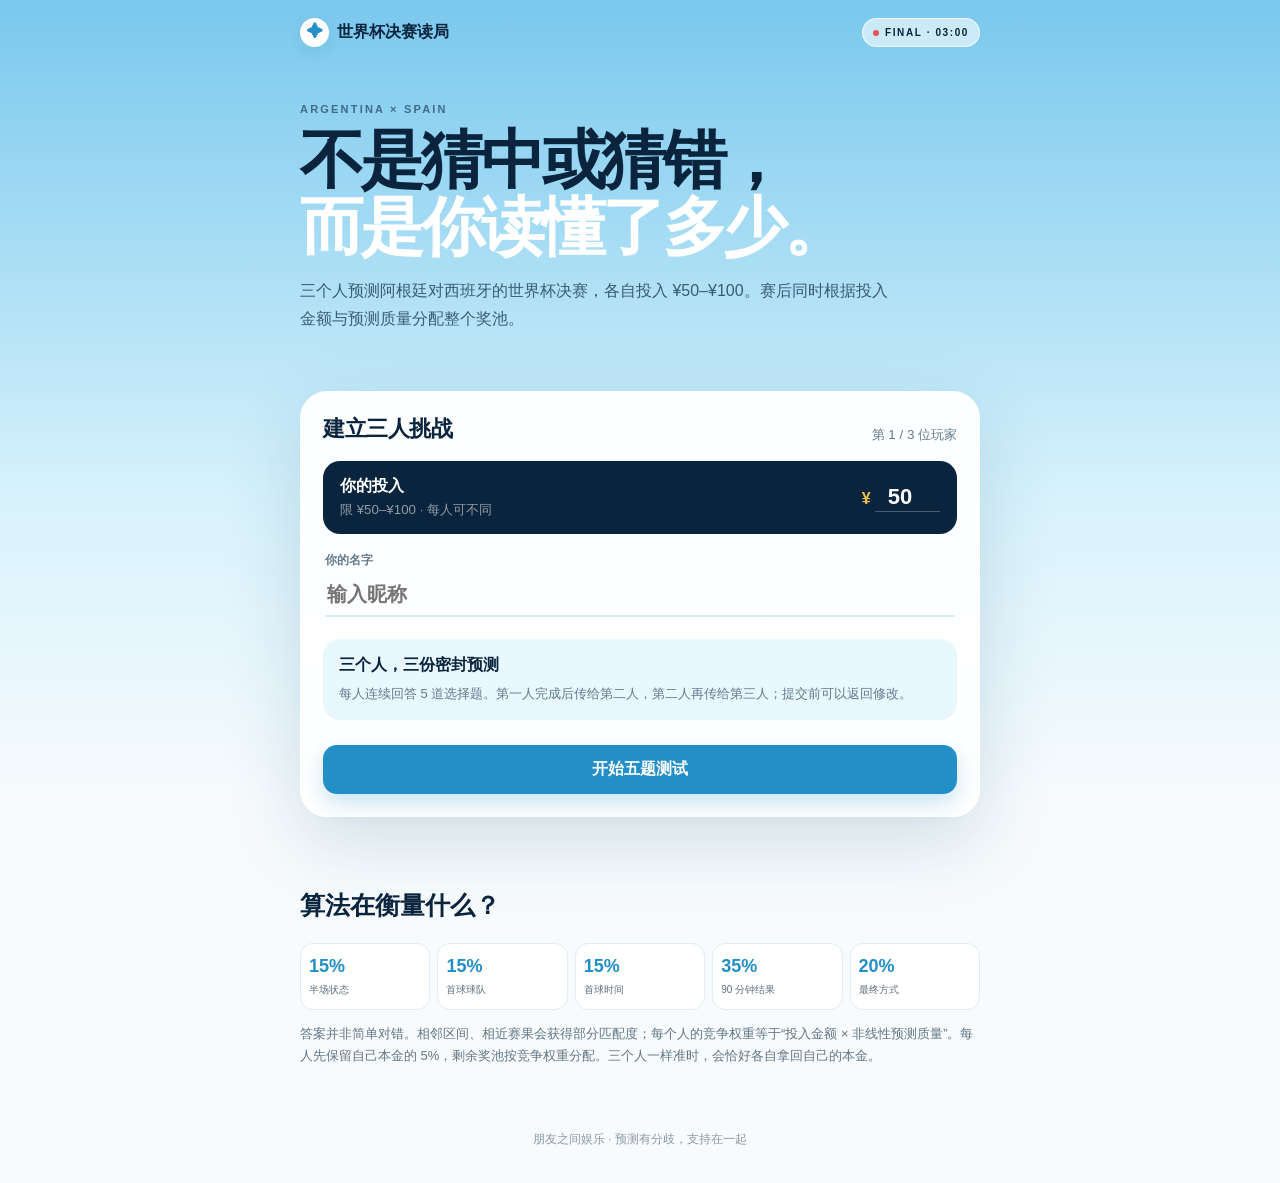
==== commit d060f0b6: "Set final matchup to Argentina vs Spain" ====
--- a/soccer/index.html
+++ b/soccer/index.html
@@ -4,26 +4,19 @@
   <meta charset="utf-8">
   <meta name="viewport" content="width=device-width,initial-scale=1,viewport-fit=cover">
   <meta name="theme-color" content="#75c8ee">
-  <title>阿根廷同路人预测测试</title>
+  <title>阿根廷 vs 西班牙｜三人决赛预测</title>
   <meta name="description" content="三个人用五道题读懂比赛，再由非线性算法分配奖池。">
   <style>
     :root{--ink:#09243c;--blue:#238fc6;--pale:#e8f8fe;--gold:#f3c34d;--muted:#64798a}*{box-sizing:border-box}body{margin:0;min-height:100vh;color:var(--ink);font-family:Arial,"PingFang SC","Microsoft YaHei",sans-serif;background:linear-gradient(180deg,#79c8ed,#d7f2fc 31rem,#f7fbfd 50rem)}button,input{font:inherit}button{touch-action:manipulation}header,.hero,.rules{max-width:720px;margin:auto;padding-left:20px;padding-right:20px}header{height:64px;display:flex;align-items:center;justify-content:space-between;font-weight:900}.logo{display:flex;align-items:center;gap:8px}.logo i{font-style:normal;background:#fff;color:var(--blue);width:29px;height:29px;border-radius:50%;display:grid;place-items:center;box-shadow:0 5px 15px #13506f18}.live{font-size:10px;letter-spacing:.16em;background:#ffffff99;border:1px solid #ffffffbb;padding:8px 10px;border-radius:99px}.live:before{content:"";display:inline-block;width:6px;height:6px;background:#e65454;border-radius:50%;margin-right:6px}.hero{padding-top:28px;padding-bottom:19px}.eyebrow{font-size:11px;letter-spacing:.2em;font-weight:900;opacity:.58}.hero h1{font-size:clamp(38px,8vw,64px);line-height:1.05;letter-spacing:-.055em;margin:12px 0}.hero h1 em{font-style:normal;color:#fff}.hero>p:last-child{max-width:600px;line-height:1.7;opacity:.7}.shell{max-width:680px;min-height:360px;margin:24px auto;padding:22px;background:#fffffff1;border:1px solid #fff;border-radius:27px;box-shadow:0 25px 75px #15516f2b}.top{display:flex;align-items:end;justify-content:space-between;margin-bottom:17px}.top b{font-size:22px;letter-spacing:-.02em}.top small{color:var(--muted)}.stake{display:flex;justify-content:space-between;align-items:center;background:var(--ink);color:#fff;border-radius:17px;padding:15px 17px;margin-bottom:18px}.stake span,.stake small{display:block}.stake span{font-weight:900}.stake small{opacity:.55;margin-top:4px}.stake label{color:var(--gold);font-weight:900}.stake input{width:65px;background:transparent;border:0;border-bottom:1px solid #ffffff44;color:#fff;font-size:22px;font-weight:900;text-align:center}.name{display:block;font-size:12px;font-weight:900;color:var(--muted);margin:8px 2px 22px}.name input{display:block;width:100%;border:0;border-bottom:2px solid #d9e9f0;background:transparent;padding:9px 2px;margin-top:5px;font-size:20px;font-weight:900;color:var(--ink);outline:0}.intro{background:var(--pale);border-radius:17px;padding:16px;margin-bottom:8px}.intro b{display:block;margin-bottom:7px}.intro p{font-size:13px;line-height:1.65;color:var(--muted);margin:0}.progress{height:7px;background:#e2eef3;border-radius:99px;overflow:hidden;margin-bottom:22px}.progress i{display:block;height:100%;background:linear-gradient(90deg,#61b9e5,var(--blue));border-radius:99px;transition:width .25s}.question-no{font-size:11px;font-weight:900;color:var(--blue);letter-spacing:.12em}.question h2{font-size:23px;line-height:1.35;margin:8px 0 6px;letter-spacing:-.025em}.question>p{font-size:13px;color:var(--muted);line-height:1.6;margin:0 0 18px}.options{display:grid;gap:9px}.options button{display:flex;align-items:center;gap:12px;text-align:left;border:1px solid #dcebf1;background:#fff;color:var(--ink);border-radius:14px;padding:13px 14px;font-weight:800;cursor:pointer}.options button i{font-style:normal;width:27px;height:27px;border-radius:9px;background:#eef7fa;color:#5c7687;display:grid;place-items:center;font-size:11px}.options button.on{background:var(--ink);border-color:var(--ink);color:#fff;box-shadow:0 8px 18px #09243c26}.options button.on i{background:#ffffff20;color:var(--gold)}.nav{display:grid;grid-template-columns:1fr 2fr;gap:9px;margin-top:18px}.primary,.ghost{border:0;border-radius:14px;padding:14px;font-weight:900;cursor:pointer}.primary{background:var(--blue);color:#fff;box-shadow:0 9px 22px #238fc63e}.primary:disabled{opacity:.45;box-shadow:none}.ghost{background:#edf5f8;color:var(--ink)}.full{width:100%;margin-top:17px}.error{background:#fff0f0;color:#b73535;padding:10px 12px;border-radius:10px;font-size:13px}.profile{background:var(--ink);color:#fff;border-radius:18px;padding:18px;margin:12px 0}.profile small{opacity:.55}.profile h3{color:var(--gold);font-size:24px;margin:7px 0}.profile p{font-size:13px;opacity:.7;line-height:1.6;margin:0}.share{text-align:center;background:var(--pale);padding:16px;border-radius:16px}.share p{font-size:13px;line-height:1.6;color:var(--muted)}.locked{display:flex;justify-content:space-between;align-items:center;background:var(--ink);color:#fff;padding:15px 17px;border-radius:16px;margin-bottom:17px}.locked span{opacity:.65;font-size:13px}.locked b{color:var(--gold)}.ticket{overflow:hidden;border:1px solid #d9e9ef;border-radius:18px;background:#fff}.ticket-head{display:flex;justify-content:space-between;padding:15px 16px;background:#edf9fd;font-size:13px}.ticket-head strong{color:var(--blue)}.player{padding:16px;border-top:1px solid #eaf1f4}.player-title{display:flex;justify-content:space-between;align-items:center}.player-title small{color:var(--muted)}.player-title b{font-size:18px}.badge{background:#e6f7fd;color:var(--blue);font-size:11px;font-weight:900;padding:6px 8px;border-radius:99px}.answers{display:grid;grid-template-columns:1fr 1fr;gap:7px;margin-top:13px}.answers span{font-size:11px;line-height:1.4;color:#5d7484;background:#f3f8fa;padding:8px;border-radius:9px}.settle{margin-top:17px;border-top:1px solid #e1ebef;padding-top:15px}.settle summary{font-weight:900;cursor:pointer}.actual{display:grid;gap:17px;margin-top:15px}.actual-q b{display:block;font-size:13px;margin-bottom:8px}.mini{display:grid;grid-template-columns:repeat(2,1fr);gap:7px}.mini button{border:1px solid #dbeaf0;background:#fff;color:var(--ink);border-radius:10px;padding:9px 4px;font-size:11px;font-weight:800}.mini button.on{background:var(--ink);color:#fff}.result{background:var(--ink);color:#fff;border-radius:17px;padding:18px;margin-top:14px}.money{display:grid;grid-template-columns:repeat(3,1fr);gap:8px}.money div{background:#ffffff12;padding:12px;border-radius:12px}.money small,.money b{display:block}.money small{opacity:.55}.money b{font-size:24px;color:var(--gold);margin-top:4px}.bar{height:10px;display:flex;background:#ffffff22;border-radius:99px;overflow:hidden;margin:16px 0}.bar span{display:block;height:100%}.result>p{font-size:12px;line-height:1.6;opacity:.7;margin:0}.rules{padding-top:27px;padding-bottom:50px}.rules h2{font-size:25px}.weights{display:grid;grid-template-columns:repeat(5,1fr);gap:7px}.weights div{background:#fff;border:1px solid #e0edf2;border-radius:13px;padding:12px 8px}.weights b,.weights span{display:block}.weights b{color:var(--blue);font-size:18px}.weights span{font-size:10px;opacity:.65;margin-top:6px}.rules>p{font-size:13px;opacity:.62;line-height:1.75}footer{text-align:center;font-size:12px;opacity:.45;padding-bottom:35px}@media(max-width:600px){.hero{padding-top:18px}.hero>p:last-child{font-size:14px}.shell{margin:20px 11px;padding:15px;border-radius:22px}.question h2{font-size:21px}.weights{grid-template-columns:repeat(2,1fr)}.weights div:last-child{grid-column:span 2}.answers{grid-template-columns:1fr}.money{grid-template-columns:1fr}.money b{font-size:24px}}
   </style>
 </head>
 <body>
-  <header><div class="logo"><i>✦</i>同路人挑战</div><span class="live">PREDICTION TEST</span></header>
-  <section class="hero"><p class="eyebrow">ARGENTINA × ENGLAND</p><h1>不是猜中或猜错，<br><em>而是你读懂了多少。</em></h1><p>三个人依次完成五道选择题，各自投入 ¥50–¥100。赛后同时根据投入金额与预测质量分配整个奖池。</p></section>
+  <header><div class="logo"><i>✦</i>世界杯决赛读局</div><span class="live">FINAL · 03:00</span></header>
+  <section class="hero"><p class="eyebrow">ARGENTINA × SPAIN</p><h1>不是猜中或猜错，<br><em>而是你读懂了多少。</em></h1><p>三个人预测阿根廷对西班牙的世界杯决赛，各自投入 ¥50–¥100。赛后同时根据投入金额与预测质量分配整个奖池。</p></section>
   <section class="shell" id="app"></section>
   <section class="rules"><h2>算法在衡量什么？</h2><div class="weights"><div><b>15%</b><span>半场状态</span></div><div><b>15%</b><span>首球球队</span></div><div><b>15%</b><span>首球时间</span></div><div><b>35%</b><span>90 分钟结果</span></div><div><b>20%</b><span>最终方式</span></div></div><p>答案并非简单对错。相邻区间、相近赛果会获得部分匹配度；每个人的竞争权重等于“投入金额 × 非线性预测质量”。每人先保留自己本金的 5%，剩余奖池按竞争权重分配。三个人一样准时，会恰好各自拿回自己的本金。</p></section>
   <footer>朋友之间娱乐 · 预测有分歧，支持在一起</footer>
 <script>
-const QUESTIONS=[
- {title:'半场结束时，比赛是什么状态？',hint:'判断上半场控制力。',opts:['阿根廷领先','双方打平','英格兰领先']},
- {title:'谁会打进全场第一个球？',hint:'如果你认为常规时间互交白卷，也可以明确选择。',opts:['阿根廷','英格兰','90 分钟内没有进球']},
- {title:'第一个进球大约什么时候出现？',hint:'区间比精确分钟更能表达真实判断。',opts:['1–20 分钟','21–40 分钟','41–60 分钟','61–90 分钟','90 分钟内没有进球']},
- {title:'90 分钟结束时是什么结果？',hint:'这是整套预测中权重最高的一题。',opts:['阿根廷赢 2 球或以上','阿根廷赢 1 球','双方打平','英格兰赢 1 球','英格兰赢 2 球或以上']},
- {title:'比赛最终以什么方式结束？',hint:'表达真实判断，不影响你支持谁。',opts:['阿根廷 90 分钟内获胜','阿根廷加时获胜','阿根廷点球获胜','英格兰 90 分钟内获胜','英格兰加时或点球获胜']}
-];
 const W=[.15,.15,.15,.35,.20], app=document.querySelector('#app');
 const blank=()=>({name:'',stake:50,answers:[null,null,null,null,null]});
 let state={mode:'create',step:-1,players:[],me:blank(),duel:null,link:'',error:'',actual:[null,null,null,null,null]};
@@ -31,6 +24,13 @@
 const encode=o=>encodeURIComponent(JSON.stringify(o));
 const decode=s=>{try{return JSON.parse(decodeURIComponent(s))}catch{return null}};
 const base=()=>location.origin+location.pathname;
+const QUESTIONS=[
+ {title:'半场结束时，比赛是什么状态？',hint:'判断上半场控制力。',opts:['阿根廷领先','双方打平','西班牙领先']},
+ {title:'谁会打进全场第一个球？',hint:'如果你认为常规时间互交白卷，也可以明确选择。',opts:['阿根廷','西班牙','90 分钟内没有进球']},
+ {title:'第一个进球大约什么时候出现？',hint:'区间比精确分钟更能表达真实判断。',opts:['1–20 分钟','21–40 分钟','41–60 分钟','61–90 分钟','90 分钟内没有进球']},
+ {title:'90 分钟结束时是什么结果？',hint:'这是整套预测中权重最高的一题。',opts:['阿根廷赢 2 球或以上','阿根廷赢 1 球','双方打平','西班牙赢 1 球','西班牙赢 2 球或以上']},
+ {title:'比赛最终以什么方式结束？',hint:'表达真实判断，不影响你支持谁。',opts:['阿根廷 90 分钟内获胜','阿根廷加时获胜','阿根廷点球获胜','西班牙 90 分钟内获胜','西班牙加时或点球获胜']}
+];
 function profile(p){let a=p.answers;if(a[4]===1||a[4]===2)return['苦战晋级派','你相信阿根廷能走到最后，但过程不会轻松。'];if(a[0]===0&&a[1]===0&&a[2]===0)return['蓝白闪击派','你预期阿根廷从开场就接管比赛，早早取得主动。'];if(a[0]===1&&(a[2]===2||a[2]===3))return['耐心控场派','你认为胜负不会太早揭晓，后半程才是关键。'];if(a[3]===0||a[3]===4)return['开放对攻派','你预期比赛会拉开，走势比多数人想象得更激烈。'];return['稳健读局派','你看好阿根廷，同时保留了对比赛波动的尊重。']}
 function setup(){let join=state.mode==='join',slot=state.players.length+1,locked=state.players.map((p,i)=>`<div class="locked"><span>玩家 ${i+1} · ${esc(p.name)} · ¥${p.stake}</span><b>预测已密封</b></div>`).join('');app.innerHTML=`<div class="top"><b>${join?'加入三人挑战':'建立三人挑战'}</b><small>第 ${slot} / 3 位玩家</small></div>${locked}<div class="stake"><div><span>你的投入</span><small>限 ¥50–¥100 · 每人可不同</small></div><label>¥ <input id="stake" type="number" min="50" max="100" value="${state.me.stake}"></label></div><label class="name">你的名字<input id="name" maxlength="14" placeholder="输入昵称" value="${esc(state.me.name)}"></label><div class="intro"><b>三个人，三份密封预测</b><p>每人连续回答 5 道选择题。第一人完成后传给第二人，第二人再传给第三人；提交前可以返回修改。</p></div>${state.error?`<p class="error">${esc(state.error)}</p>`:''}<button class="primary full" id="start">开始五题测试</button>`;document.querySelector('#name').oninput=e=>state.me.name=e.target.value;document.querySelector('#stake').oninput=e=>state.me.stake=Number(e.target.value);document.querySelector('#start').onclick=()=>{if(!state.me.name.trim()){state.error='请先填名字。';return render()}if(state.players.some(p=>p.name.trim()===state.me.name.trim())){state.error='三位玩家的名字需要不同。';return render()}if(state.me.stake<50||state.me.stake>100){state.error='每个人的投入必须在 ¥50–¥100 之间。';return render()}state.me.stake=Math.round(state.me.stake);state.error='';state.step=0;render()}}
 function quiz(){let p=state.me,q=QUESTIONS[state.step],selected=p.answers[state.step];app.innerHTML=`<div class="top"><b>玩家 ${state.players.length+1} 的比赛剧本</b><small>${state.step+1} / 5</small></div><div class="progress"><i style="width:${(state.step+1)*20}%"></i></div><div class="question"><span class="question-no">QUESTION ${String(state.step+1).padStart(2,'0')}</span><h2>${q.title}</h2><p>${q.hint}</p><div class="options">${q.opts.map((o,i)=>`<button data-i="${i}" class="${selected===i?'on':''}"><i>${String.fromCharCode(65+i)}</i>${o}</button>`).join('')}</div></div><div class="nav"><button class="ghost" id="back">返回</button><button class="primary" id="next" ${selected===null?'disabled':''}>${state.step===4?'完成测试':'下一题'}</button></div>`;document.querySelectorAll('[data-i]').forEach(b=>b.onclick=()=>{p.answers[state.step]=Number(b.dataset.i);render()});document.querySelector('#back').onclick=()=>{state.step--;render()};document.querySelector('#next').onclick=()=>{if(p.answers[state.step]===null)return;if(state.step<4){state.step++;render()}else finishQuiz()}}
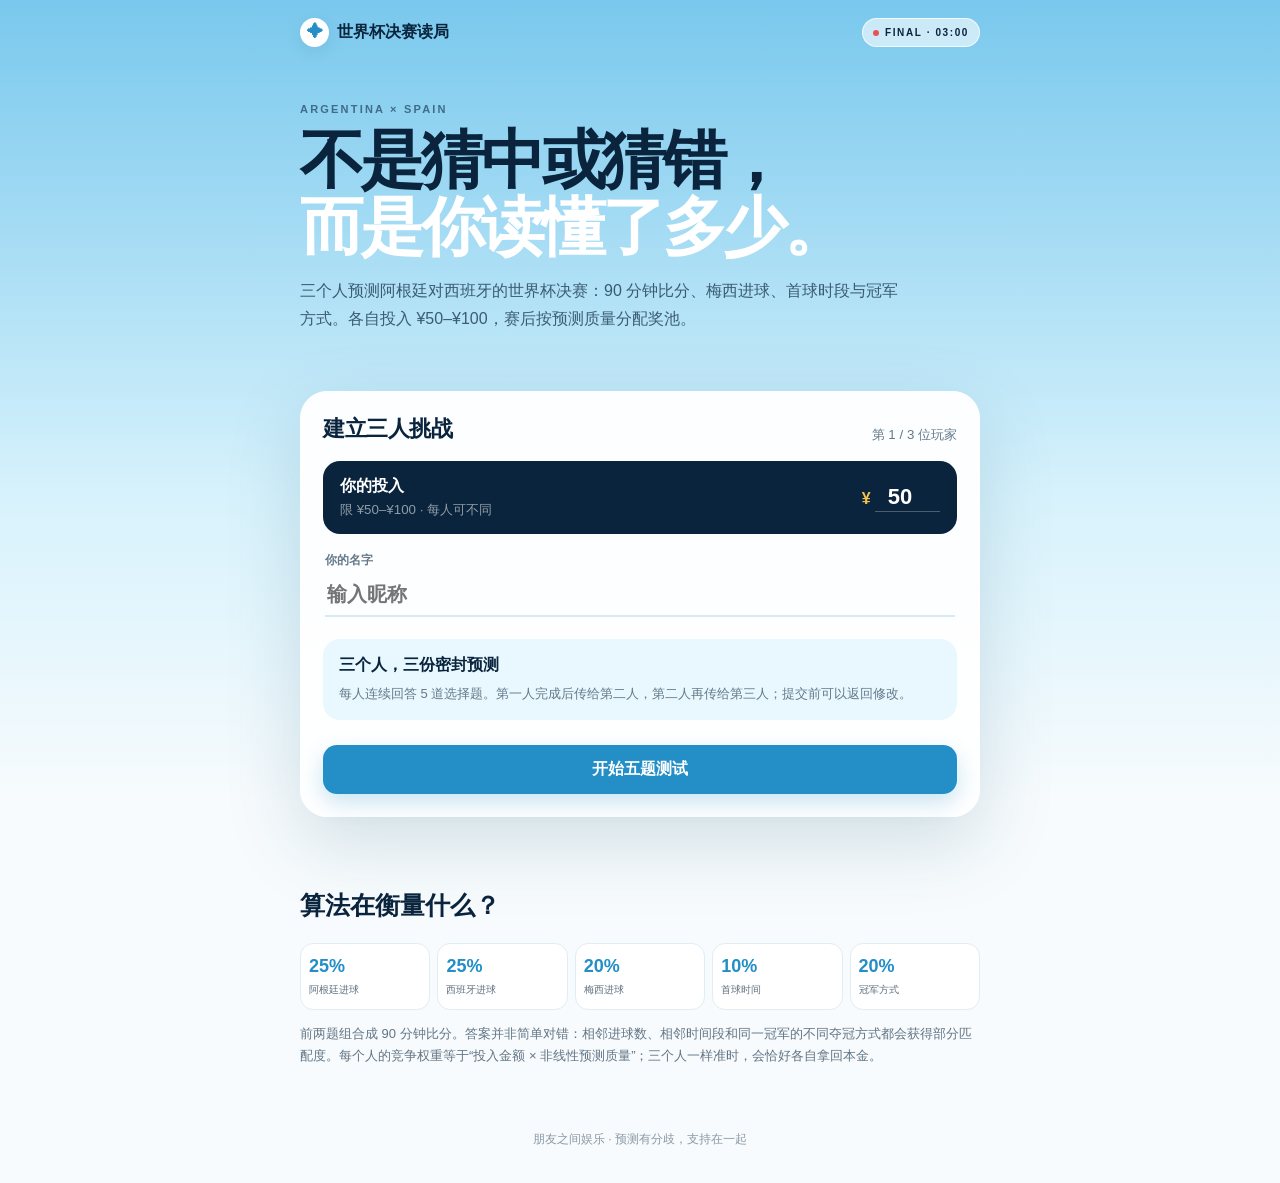
==== commit 3e04e4ed: "Add score and Messi predictions for the final" ====
--- a/soccer/index.html
+++ b/soccer/index.html
@@ -12,12 +12,12 @@
 </head>
 <body>
   <header><div class="logo"><i>✦</i>世界杯决赛读局</div><span class="live">FINAL · 03:00</span></header>
-  <section class="hero"><p class="eyebrow">ARGENTINA × SPAIN</p><h1>不是猜中或猜错，<br><em>而是你读懂了多少。</em></h1><p>三个人预测阿根廷对西班牙的世界杯决赛，各自投入 ¥50–¥100。赛后同时根据投入金额与预测质量分配整个奖池。</p></section>
+  <section class="hero"><p class="eyebrow">ARGENTINA × SPAIN</p><h1>不是猜中或猜错，<br><em>而是你读懂了多少。</em></h1><p>三个人预测阿根廷对西班牙的世界杯决赛：90 分钟比分、梅西进球、首球时段与冠军方式。各自投入 ¥50–¥100，赛后按预测质量分配奖池。</p></section>
   <section class="shell" id="app"></section>
-  <section class="rules"><h2>算法在衡量什么？</h2><div class="weights"><div><b>15%</b><span>半场状态</span></div><div><b>15%</b><span>首球球队</span></div><div><b>15%</b><span>首球时间</span></div><div><b>35%</b><span>90 分钟结果</span></div><div><b>20%</b><span>最终方式</span></div></div><p>答案并非简单对错。相邻区间、相近赛果会获得部分匹配度；每个人的竞争权重等于“投入金额 × 非线性预测质量”。每人先保留自己本金的 5%，剩余奖池按竞争权重分配。三个人一样准时，会恰好各自拿回自己的本金。</p></section>
+  <section class="rules"><h2>算法在衡量什么？</h2><div class="weights"><div><b>25%</b><span>阿根廷进球</span></div><div><b>25%</b><span>西班牙进球</span></div><div><b>20%</b><span>梅西进球</span></div><div><b>10%</b><span>首球时间</span></div><div><b>20%</b><span>冠军方式</span></div></div><p>前两题组合成 90 分钟比分。答案并非简单对错：相邻进球数、相邻时间段和同一冠军的不同夺冠方式都会获得部分匹配度。每个人的竞争权重等于“投入金额 × 非线性预测质量”；三个人一样准时，会恰好各自拿回本金。</p></section>
   <footer>朋友之间娱乐 · 预测有分歧，支持在一起</footer>
 <script>
-const W=[.15,.15,.15,.35,.20], app=document.querySelector('#app');
+const W=[.25,.25,.20,.10,.20], app=document.querySelector('#app');
 const blank=()=>({name:'',stake:50,answers:[null,null,null,null,null]});
 let state={mode:'create',step:-1,players:[],me:blank(),duel:null,link:'',error:'',actual:[null,null,null,null,null]};
 const esc=s=>String(s??'').replace(/[&<>"']/g,c=>({'&':'&amp;','<':'&lt;','>':'&gt;','"':'&quot;',"'":'&#39;'}[c]));
@@ -25,23 +25,24 @@
 const decode=s=>{try{return JSON.parse(decodeURIComponent(s))}catch{return null}};
 const base=()=>location.origin+location.pathname;
 const QUESTIONS=[
- {title:'半场结束时，比赛是什么状态？',hint:'判断上半场控制力。',opts:['阿根廷领先','双方打平','西班牙领先']},
- {title:'谁会打进全场第一个球？',hint:'如果你认为常规时间互交白卷，也可以明确选择。',opts:['阿根廷','西班牙','90 分钟内没有进球']},
- {title:'第一个进球大约什么时候出现？',hint:'区间比精确分钟更能表达真实判断。',opts:['1–20 分钟','21–40 分钟','41–60 分钟','61–90 分钟','90 分钟内没有进球']},
- {title:'90 分钟结束时是什么结果？',hint:'这是整套预测中权重最高的一题。',opts:['阿根廷赢 2 球或以上','阿根廷赢 1 球','双方打平','西班牙赢 1 球','西班牙赢 2 球或以上']},
- {title:'比赛最终以什么方式结束？',hint:'表达真实判断，不影响你支持谁。',opts:['阿根廷 90 分钟内获胜','阿根廷加时获胜','阿根廷点球获胜','西班牙 90 分钟内获胜','西班牙加时或点球获胜']}
+ {title:'90 分钟内，阿根廷会进几球？',hint:'与下一题组合成你的正式比分预测。',opts:['0 球','1 球','2 球','3 球或以上']},
+ {title:'90 分钟内，西班牙会进几球？',hint:'不计算加时赛与点球大战。',opts:['0 球','1 球','2 球','3 球或以上']},
+ {title:'梅西会进几球？',hint:'计算常规时间与加时赛，不计算点球大战。',opts:['不会进球','进 1 球','进 2 球或以上']},
+ {title:'全场第一个进球何时出现？',hint:'这里只看 90 分钟内；补时计入所在半场。',opts:['1–20 分钟','21–45+ 分钟','46–70 分钟','71–90+ 分钟','90 分钟内没有进球']},
+ {title:'世界杯冠军将怎样产生？',hint:'判断冠军归属，以及奖杯在常规时间、加时还是点球后产生。',opts:['阿根廷 90 分钟夺冠','阿根廷加时夺冠','阿根廷点球夺冠','西班牙 90 分钟夺冠','西班牙加时夺冠','西班牙点球夺冠']}
 ];
-function profile(p){let a=p.answers;if(a[4]===1||a[4]===2)return['苦战晋级派','你相信阿根廷能走到最后，但过程不会轻松。'];if(a[0]===0&&a[1]===0&&a[2]===0)return['蓝白闪击派','你预期阿根廷从开场就接管比赛，早早取得主动。'];if(a[0]===1&&(a[2]===2||a[2]===3))return['耐心控场派','你认为胜负不会太早揭晓，后半程才是关键。'];if(a[3]===0||a[3]===4)return['开放对攻派','你预期比赛会拉开，走势比多数人想象得更激烈。'];return['稳健读局派','你看好阿根廷，同时保留了对比赛波动的尊重。']}
+function profile(p){let a=p.answers;if(a[2]===2)return['梅西主角派','你相信梅西会用不止一个进球定义这场决赛。'];if(a[4]===1||a[4]===2)return['苦战加冕派','你相信阿根廷最终夺冠，但奖杯要到加时或点球后才有归属。'];if(a[4]>=3)return['冷静逆风派','你支持阿根廷，也愿意诚实写下西班牙夺冠的比赛剧本。'];if(a[0]>=3||a[1]>=3)return['开放决赛派','你预期这会是一场高比分、难以控制的决赛。'];if(a[0]+a[1]<=1)return['谨慎决赛派','你认为决赛会先被风险控制，细节比攻势更重要。'];return['蓝白加冕派','你的比分与夺冠方式共同指向阿根廷捧杯。']}
 function setup(){let join=state.mode==='join',slot=state.players.length+1,locked=state.players.map((p,i)=>`<div class="locked"><span>玩家 ${i+1} · ${esc(p.name)} · ¥${p.stake}</span><b>预测已密封</b></div>`).join('');app.innerHTML=`<div class="top"><b>${join?'加入三人挑战':'建立三人挑战'}</b><small>第 ${slot} / 3 位玩家</small></div>${locked}<div class="stake"><div><span>你的投入</span><small>限 ¥50–¥100 · 每人可不同</small></div><label>¥ <input id="stake" type="number" min="50" max="100" value="${state.me.stake}"></label></div><label class="name">你的名字<input id="name" maxlength="14" placeholder="输入昵称" value="${esc(state.me.name)}"></label><div class="intro"><b>三个人，三份密封预测</b><p>每人连续回答 5 道选择题。第一人完成后传给第二人，第二人再传给第三人；提交前可以返回修改。</p></div>${state.error?`<p class="error">${esc(state.error)}</p>`:''}<button class="primary full" id="start">开始五题测试</button>`;document.querySelector('#name').oninput=e=>state.me.name=e.target.value;document.querySelector('#stake').oninput=e=>state.me.stake=Number(e.target.value);document.querySelector('#start').onclick=()=>{if(!state.me.name.trim()){state.error='请先填名字。';return render()}if(state.players.some(p=>p.name.trim()===state.me.name.trim())){state.error='三位玩家的名字需要不同。';return render()}if(state.me.stake<50||state.me.stake>100){state.error='每个人的投入必须在 ¥50–¥100 之间。';return render()}state.me.stake=Math.round(state.me.stake);state.error='';state.step=0;render()}}
 function quiz(){let p=state.me,q=QUESTIONS[state.step],selected=p.answers[state.step];app.innerHTML=`<div class="top"><b>玩家 ${state.players.length+1} 的比赛剧本</b><small>${state.step+1} / 5</small></div><div class="progress"><i style="width:${(state.step+1)*20}%"></i></div><div class="question"><span class="question-no">QUESTION ${String(state.step+1).padStart(2,'0')}</span><h2>${q.title}</h2><p>${q.hint}</p><div class="options">${q.opts.map((o,i)=>`<button data-i="${i}" class="${selected===i?'on':''}"><i>${String.fromCharCode(65+i)}</i>${o}</button>`).join('')}</div></div><div class="nav"><button class="ghost" id="back">返回</button><button class="primary" id="next" ${selected===null?'disabled':''}>${state.step===4?'完成测试':'下一题'}</button></div>`;document.querySelectorAll('[data-i]').forEach(b=>b.onclick=()=>{p.answers[state.step]=Number(b.dataset.i);render()});document.querySelector('#back').onclick=()=>{state.step--;render()};document.querySelector('#next').onclick=()=>{if(p.answers[state.step]===null)return;if(state.step<4){state.step++;render()}else finishQuiz()}}
-function finishQuiz(){state.players.push(JSON.parse(JSON.stringify(state.me)));if(state.players.length<3){state.link=base()+'?inv='+encode({players:state.players});state.step=5;render()}else{state.duel={players:state.players};state.link=base()+'?duel='+encode(state.duel);state.mode='duel';state.step=-1;render()}}
+function finishQuiz(){state.players.push(JSON.parse(JSON.stringify(state.me)));if(state.players.length<3){state.link=base()+'?inv='+encode({v:3,players:state.players});state.step=5;render()}else{state.duel={v:3,players:state.players};state.link=base()+'?duel='+encode(state.duel);state.mode='duel';state.step=-1;render()}}
 async function copy(text,b){try{await navigator.clipboard.writeText(text)}catch{let t=document.createElement('textarea');t.value=text;document.body.append(t);t.select();document.execCommand('copy');t.remove()}let old=b.textContent;b.textContent='已复制，发给朋友吧';setTimeout(()=>b.textContent=old,1600)}
 function completed(){let current=state.players[state.players.length-1],pr=profile(current),next=state.players.length+1;app.innerHTML=`<div class="top"><b>你的预测画像</b><small>第 ${state.players.length} 棒完成</small></div><div class="profile"><small>${esc(current.name)} 的比赛剧本</small><h3>${pr[0]}</h3><p>${pr[1]}</p></div><div class="share"><b>答案已密封</b><p>把接力链接发给第 ${next} 位玩家。他只能看到已有预测已提交，不会看到具体答案。</p></div><button class="primary full" id="copy">复制第 ${next} 位玩家链接</button><button class="ghost full" id="edit">返回修改答案</button>`;document.querySelector('#copy').onclick=e=>copy(state.link,e.currentTarget);document.querySelector('#edit').onclick=()=>{state.me=state.players.pop();state.step=0;state.link='';render()}}
-function playerHTML(p,i){let pr=profile(p);return `<div class="player"><div class="player-title"><div><small>玩家 ${i+1} · 投入 ¥${p.stake}</small><b>${esc(p.name)}</b></div><span class="badge">${pr[0]}</span></div><div class="answers">${QUESTIONS.map((q,k)=>`<span>${k+1}. ${esc(q.opts[p.answers[k]])}</span>`).join('')}</div></div>`}
-function similarity(q,p,a){if(p===a)return 1;if(q===0)return Math.abs(p-a)===1?.45:.05;if(q===1)return(p===2||a===2)?.15:0;if(q===2){if(p===4||a===4)return .05;let d=Math.abs(p-a);return d===1?.65:d===2?.25:.05}if(q===3){let d=Math.abs(p-a);return d===1?.65:d===2?.30:d===3?.08:0}let meta=[[0,0],[0,1],[0,2],[1,0],[1,1.5]],x=meta[p],y=meta[a];return x[0]===y[0]?Math.max(.2,1-.35*Math.abs(x[1]-y[1])):.03}
+function scoreLabel(p){let g=['0','1','2','3+'];return `90 分钟比分：阿根廷 ${g[p.answers[0]]}–${g[p.answers[1]]} 西班牙`}
+function playerHTML(p,i){let pr=profile(p);return `<div class="player"><div class="player-title"><div><small>玩家 ${i+1} · 投入 ¥${p.stake}</small><b>${esc(p.name)}</b><small>${scoreLabel(p)}</small></div><span class="badge">${pr[0]}</span></div><div class="answers">${QUESTIONS.map((q,k)=>`<span>${k+1}. ${esc(q.opts[p.answers[k]])}</span>`).join('')}</div></div>`}
+function similarity(q,p,a){if(p===a)return 1;if(q===0||q===1){let d=Math.abs(p-a);return d===1?.65:d===2?.25:.05}if(q===2){let d=Math.abs(p-a);return d===1?.45:.05}if(q===3){if(p===4||a===4)return .05;let d=Math.abs(p-a);return d===1?.65:d===2?.25:.05}let meta=[[0,0],[0,1],[0,2],[1,0],[1,1],[1,2]],x=meta[p],y=meta[a];return x[0]===y[0]?Math.max(.3,1-.35*Math.abs(x[1]-y[1])):.02}
 function calculate(){let d=state.duel,loss=p=>p.answers.reduce((sum,x,q)=>sum+W[q]*(-Math.log(.08+.92*similarity(q,x,state.actual[q]))),0),losses=d.players.map(loss),qualities=losses.map(x=>Math.exp(-2.2*x)),claims=qualities.map((q,i)=>q*d.players[i].stake),claimSum=claims.reduce((a,b)=>a+b,0),total=d.players.reduce((s,p)=>s+p.stake,0),floorTotal=total*.05,raw=claims.map(c=>c/claimSum),payouts=raw.map((r,i)=>i<2?Math.round((d.players[i].stake*.05+(total-floorTotal)*r)*100)/100:0);payouts[2]=Math.round((total-payouts[0]-payouts[1])*100)/100;return{payouts,accuracies:losses.map(x=>Math.round(Math.exp(-x)*100)),shares:payouts.map(x=>x/total)}}
 function duel(){let d=state.duel,total=d.players.reduce((s,p)=>s+p.stake,0),ready=state.actual.every(x=>x!==null),r=ready?calculate():null,colors=['linear-gradient(90deg,#f3c34d,#f7d56f)','#69c4ec','#a595ee'];app.innerHTML=`<div class="top"><b>三人预测已锁定</b><small>奖池 ¥${total}</small></div><div class="ticket"><div class="ticket-head"><span>三份比赛剧本</span><strong>本金 × 准确度</strong></div>${d.players.map(playerHTML).join('')}</div><button class="primary full" id="copy">复制最终赌约链接</button><details class="settle" ${ready?'open':''}><summary>赛后结算：选择真实发生的结果</summary><div class="actual">${QUESTIONS.map((q,k)=>`<div class="actual-q"><b>${k+1}. ${q.title}</b><div class="mini">${q.opts.map((o,i)=>`<button data-q="${k}" data-v="${i}" class="${state.actual[k]===i?'on':''}">${o}</button>`).join('')}</div></div>`).join('')}</div>${r?`<div class="result"><div class="money">${d.players.map((p,i)=>`<div><small>${esc(p.name)} · 投入 ¥${p.stake} · 匹配度 ${r.accuracies[i]}%</small><b>¥${r.payouts[i].toFixed(2)}</b></div>`).join('')}</div><div class="bar">${r.shares.map((s,i)=>`<span style="width:${s*100}%;background:${colors[i]}"></span>`).join('')}</div><p>每人先保留自己本金的 5%；剩余奖池按“个人投入 × 非线性预测质量”的比例分配。若三个人预测质量完全相同，每个人会恰好拿回自己的原始投入。</p></div>`:`<div class="intro"><p>五项真实结果全部选择后，系统会根据三个人各自的投入和预测质量自动分钱。</p></div>`}</details>`;document.querySelector('#copy').onclick=e=>copy(state.link||location.href,e.currentTarget);document.querySelectorAll('[data-q]').forEach(b=>b.onclick=()=>{state.actual[Number(b.dataset.q)]=Number(b.dataset.v);render()})}
 function render(){if(state.mode==='duel')return duel();if(state.step===-1)return setup();if(state.step===5)return completed();quiz()}
-let params=new URLSearchParams(location.search),duelData=decode(params.get('duel')),invite=decode(params.get('inv'));if(duelData&&Array.isArray(duelData.players)&&duelData.players.length===3){state.duel=duelData;state.players=duelData.players;state.mode='duel';state.link=location.href}else if(invite&&Array.isArray(invite.players)&&invite.players.length>0&&invite.players.length<3){state.players=invite.players;state.mode='join'}render();
+let params=new URLSearchParams(location.search),duelData=decode(params.get('duel')),invite=decode(params.get('inv'));if(duelData&&duelData.v===3&&Array.isArray(duelData.players)&&duelData.players.length===3){state.duel=duelData;state.players=duelData.players;state.mode='duel';state.link=location.href}else if(invite&&invite.v===3&&Array.isArray(invite.players)&&invite.players.length>0&&invite.players.length<3){state.players=invite.players;state.mode='join'}render();
 </script>
 </body></html>
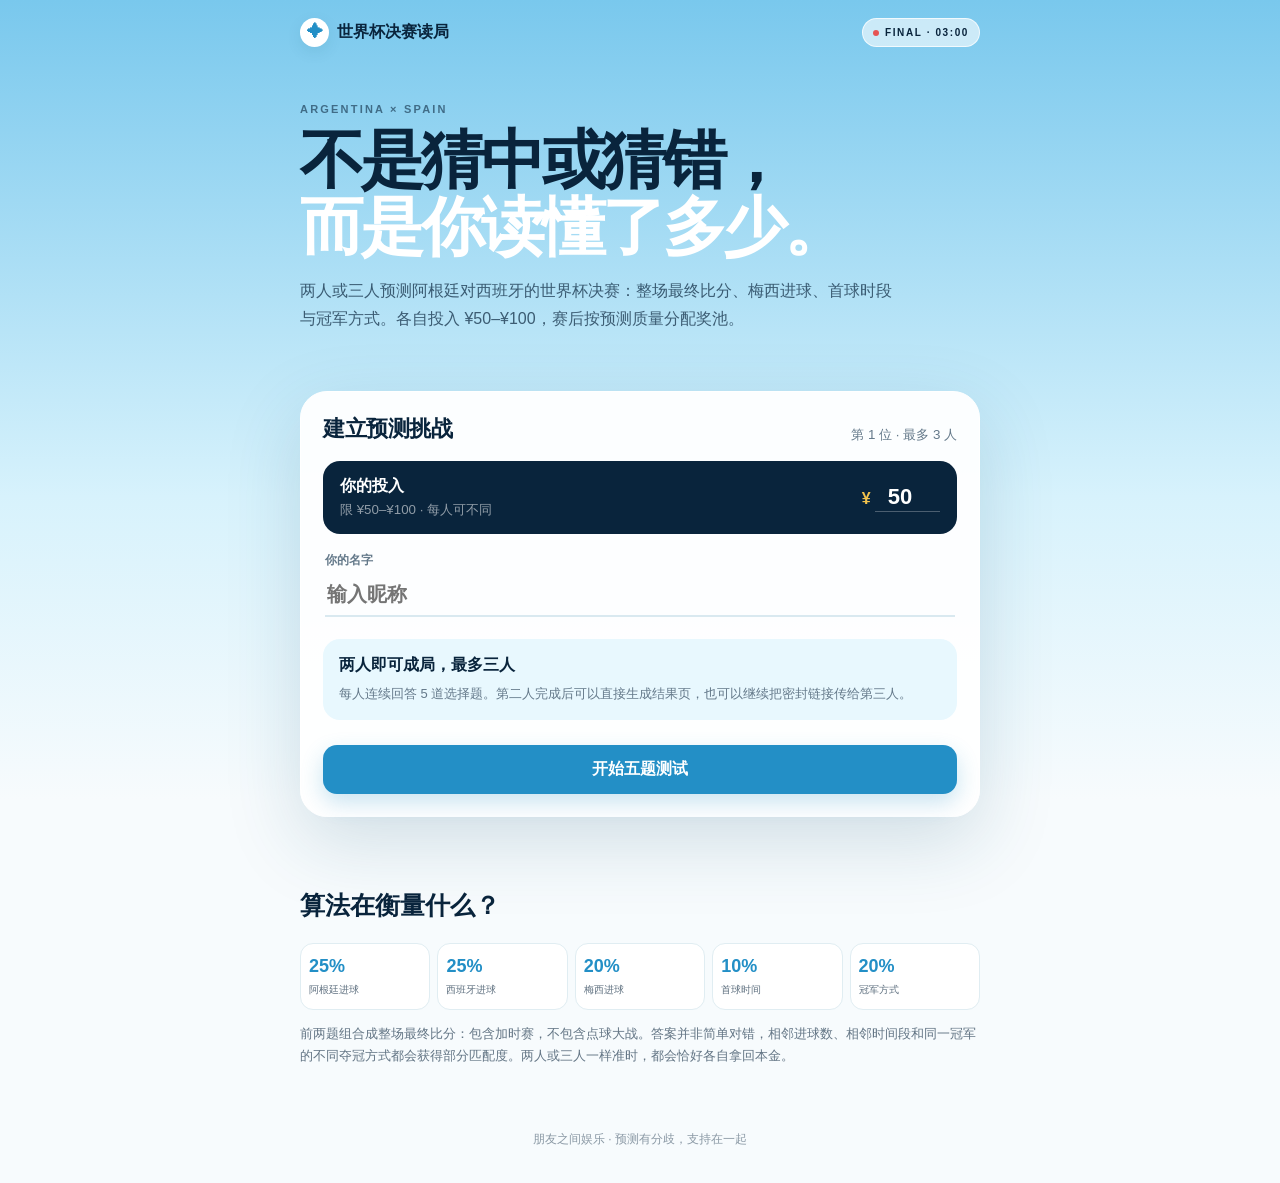
==== commit ae1e9f0b: "Support two-player finals and extra-time scoring" ====
--- a/soccer/index.html
+++ b/soccer/index.html
@@ -12,9 +12,9 @@
 </head>
 <body>
   <header><div class="logo"><i>✦</i>世界杯决赛读局</div><span class="live">FINAL · 03:00</span></header>
-  <section class="hero"><p class="eyebrow">ARGENTINA × SPAIN</p><h1>不是猜中或猜错，<br><em>而是你读懂了多少。</em></h1><p>三个人预测阿根廷对西班牙的世界杯决赛：90 分钟比分、梅西进球、首球时段与冠军方式。各自投入 ¥50–¥100，赛后按预测质量分配奖池。</p></section>
+  <section class="hero"><p class="eyebrow">ARGENTINA × SPAIN</p><h1>不是猜中或猜错，<br><em>而是你读懂了多少。</em></h1><p>两人或三人预测阿根廷对西班牙的世界杯决赛：整场最终比分、梅西进球、首球时段与冠军方式。各自投入 ¥50–¥100，赛后按预测质量分配奖池。</p></section>
   <section class="shell" id="app"></section>
-  <section class="rules"><h2>算法在衡量什么？</h2><div class="weights"><div><b>25%</b><span>阿根廷进球</span></div><div><b>25%</b><span>西班牙进球</span></div><div><b>20%</b><span>梅西进球</span></div><div><b>10%</b><span>首球时间</span></div><div><b>20%</b><span>冠军方式</span></div></div><p>前两题组合成 90 分钟比分。答案并非简单对错：相邻进球数、相邻时间段和同一冠军的不同夺冠方式都会获得部分匹配度。每个人的竞争权重等于“投入金额 × 非线性预测质量”；三个人一样准时，会恰好各自拿回本金。</p></section>
+  <section class="rules"><h2>算法在衡量什么？</h2><div class="weights"><div><b>25%</b><span>阿根廷进球</span></div><div><b>25%</b><span>西班牙进球</span></div><div><b>20%</b><span>梅西进球</span></div><div><b>10%</b><span>首球时间</span></div><div><b>20%</b><span>冠军方式</span></div></div><p>前两题组合成整场最终比分：包含加时赛，不包含点球大战。答案并非简单对错，相邻进球数、相邻时间段和同一冠军的不同夺冠方式都会获得部分匹配度。两人或三人一样准时，都会恰好各自拿回本金。</p></section>
   <footer>朋友之间娱乐 · 预测有分歧，支持在一起</footer>
 <script>
 const W=[.25,.25,.20,.10,.20], app=document.querySelector('#app');
@@ -25,24 +25,25 @@
 const decode=s=>{try{return JSON.parse(decodeURIComponent(s))}catch{return null}};
 const base=()=>location.origin+location.pathname;
 const QUESTIONS=[
- {title:'90 分钟内，阿根廷会进几球？',hint:'与下一题组合成你的正式比分预测。',opts:['0 球','1 球','2 球','3 球或以上']},
- {title:'90 分钟内，西班牙会进几球？',hint:'不计算加时赛与点球大战。',opts:['0 球','1 球','2 球','3 球或以上']},
+ {title:'整场比赛，阿根廷会进几球？',hint:'包含加时赛，不包含点球大战；与下一题组成最终比分。',opts:['0 球','1 球','2 球','3 球或以上']},
+ {title:'整场比赛，西班牙会进几球？',hint:'包含加时赛，不包含点球大战。',opts:['0 球','1 球','2 球','3 球或以上']},
  {title:'梅西会进几球？',hint:'计算常规时间与加时赛，不计算点球大战。',opts:['不会进球','进 1 球','进 2 球或以上']},
- {title:'全场第一个进球何时出现？',hint:'这里只看 90 分钟内；补时计入所在半场。',opts:['1–20 分钟','21–45+ 分钟','46–70 分钟','71–90+ 分钟','90 分钟内没有进球']},
+ {title:'全场第一个进球何时出现？',hint:'补时计入所在半场，加时赛单独计算。',opts:['1–20 分钟','21–45+ 分钟','46–70 分钟','71–90+ 分钟','加时赛才出现','整场没有进球']},
  {title:'世界杯冠军将怎样产生？',hint:'判断冠军归属，以及奖杯在常规时间、加时还是点球后产生。',opts:['阿根廷 90 分钟夺冠','阿根廷加时夺冠','阿根廷点球夺冠','西班牙 90 分钟夺冠','西班牙加时夺冠','西班牙点球夺冠']}
 ];
 function profile(p){let a=p.answers;if(a[2]===2)return['梅西主角派','你相信梅西会用不止一个进球定义这场决赛。'];if(a[4]===1||a[4]===2)return['苦战加冕派','你相信阿根廷最终夺冠，但奖杯要到加时或点球后才有归属。'];if(a[4]>=3)return['冷静逆风派','你支持阿根廷，也愿意诚实写下西班牙夺冠的比赛剧本。'];if(a[0]>=3||a[1]>=3)return['开放决赛派','你预期这会是一场高比分、难以控制的决赛。'];if(a[0]+a[1]<=1)return['谨慎决赛派','你认为决赛会先被风险控制，细节比攻势更重要。'];return['蓝白加冕派','你的比分与夺冠方式共同指向阿根廷捧杯。']}
-function setup(){let join=state.mode==='join',slot=state.players.length+1,locked=state.players.map((p,i)=>`<div class="locked"><span>玩家 ${i+1} · ${esc(p.name)} · ¥${p.stake}</span><b>预测已密封</b></div>`).join('');app.innerHTML=`<div class="top"><b>${join?'加入三人挑战':'建立三人挑战'}</b><small>第 ${slot} / 3 位玩家</small></div>${locked}<div class="stake"><div><span>你的投入</span><small>限 ¥50–¥100 · 每人可不同</small></div><label>¥ <input id="stake" type="number" min="50" max="100" value="${state.me.stake}"></label></div><label class="name">你的名字<input id="name" maxlength="14" placeholder="输入昵称" value="${esc(state.me.name)}"></label><div class="intro"><b>三个人，三份密封预测</b><p>每人连续回答 5 道选择题。第一人完成后传给第二人，第二人再传给第三人；提交前可以返回修改。</p></div>${state.error?`<p class="error">${esc(state.error)}</p>`:''}<button class="primary full" id="start">开始五题测试</button>`;document.querySelector('#name').oninput=e=>state.me.name=e.target.value;document.querySelector('#stake').oninput=e=>state.me.stake=Number(e.target.value);document.querySelector('#start').onclick=()=>{if(!state.me.name.trim()){state.error='请先填名字。';return render()}if(state.players.some(p=>p.name.trim()===state.me.name.trim())){state.error='三位玩家的名字需要不同。';return render()}if(state.me.stake<50||state.me.stake>100){state.error='每个人的投入必须在 ¥50–¥100 之间。';return render()}state.me.stake=Math.round(state.me.stake);state.error='';state.step=0;render()}}
+function setup(){let join=state.mode==='join',slot=state.players.length+1,locked=state.players.map((p,i)=>`<div class="locked"><span>玩家 ${i+1} · ${esc(p.name)} · ¥${p.stake}</span><b>预测已密封</b></div>`).join('');app.innerHTML=`<div class="top"><b>${join?'加入预测挑战':'建立预测挑战'}</b><small>第 ${slot} 位 · 最多 3 人</small></div>${locked}<div class="stake"><div><span>你的投入</span><small>限 ¥50–¥100 · 每人可不同</small></div><label>¥ <input id="stake" type="number" min="50" max="100" value="${state.me.stake}"></label></div><label class="name">你的名字<input id="name" maxlength="14" placeholder="输入昵称" value="${esc(state.me.name)}"></label><div class="intro"><b>两人即可成局，最多三人</b><p>每人连续回答 5 道选择题。第二人完成后可以直接生成结果页，也可以继续把密封链接传给第三人。</p></div>${state.error?`<p class="error">${esc(state.error)}</p>`:''}<button class="primary full" id="start">开始五题测试</button>`;document.querySelector('#name').oninput=e=>state.me.name=e.target.value;document.querySelector('#stake').oninput=e=>state.me.stake=Number(e.target.value);document.querySelector('#start').onclick=()=>{if(!state.me.name.trim()){state.error='请先填名字。';return render()}if(state.players.some(p=>p.name.trim()===state.me.name.trim())){state.error='玩家的名字需要不同。';return render()}if(state.me.stake<50||state.me.stake>100){state.error='每个人的投入必须在 ¥50–¥100 之间。';return render()}state.me.stake=Math.round(state.me.stake);state.error='';state.step=0;render()}}
 function quiz(){let p=state.me,q=QUESTIONS[state.step],selected=p.answers[state.step];app.innerHTML=`<div class="top"><b>玩家 ${state.players.length+1} 的比赛剧本</b><small>${state.step+1} / 5</small></div><div class="progress"><i style="width:${(state.step+1)*20}%"></i></div><div class="question"><span class="question-no">QUESTION ${String(state.step+1).padStart(2,'0')}</span><h2>${q.title}</h2><p>${q.hint}</p><div class="options">${q.opts.map((o,i)=>`<button data-i="${i}" class="${selected===i?'on':''}"><i>${String.fromCharCode(65+i)}</i>${o}</button>`).join('')}</div></div><div class="nav"><button class="ghost" id="back">返回</button><button class="primary" id="next" ${selected===null?'disabled':''}>${state.step===4?'完成测试':'下一题'}</button></div>`;document.querySelectorAll('[data-i]').forEach(b=>b.onclick=()=>{p.answers[state.step]=Number(b.dataset.i);render()});document.querySelector('#back').onclick=()=>{state.step--;render()};document.querySelector('#next').onclick=()=>{if(p.answers[state.step]===null)return;if(state.step<4){state.step++;render()}else finishQuiz()}}
-function finishQuiz(){state.players.push(JSON.parse(JSON.stringify(state.me)));if(state.players.length<3){state.link=base()+'?inv='+encode({v:3,players:state.players});state.step=5;render()}else{state.duel={v:3,players:state.players};state.link=base()+'?duel='+encode(state.duel);state.mode='duel';state.step=-1;render()}}
+function startDuel(){state.duel={v:4,players:JSON.parse(JSON.stringify(state.players))};state.link=base()+'?duel='+encode(state.duel);state.mode='duel';state.step=-1;render()}
+function finishQuiz(){state.players.push(JSON.parse(JSON.stringify(state.me)));if(state.players.length<3){state.link=base()+'?inv='+encode({v:4,players:state.players});state.step=5;render()}else startDuel()}
 async function copy(text,b){try{await navigator.clipboard.writeText(text)}catch{let t=document.createElement('textarea');t.value=text;document.body.append(t);t.select();document.execCommand('copy');t.remove()}let old=b.textContent;b.textContent='已复制，发给朋友吧';setTimeout(()=>b.textContent=old,1600)}
-function completed(){let current=state.players[state.players.length-1],pr=profile(current),next=state.players.length+1;app.innerHTML=`<div class="top"><b>你的预测画像</b><small>第 ${state.players.length} 棒完成</small></div><div class="profile"><small>${esc(current.name)} 的比赛剧本</small><h3>${pr[0]}</h3><p>${pr[1]}</p></div><div class="share"><b>答案已密封</b><p>把接力链接发给第 ${next} 位玩家。他只能看到已有预测已提交，不会看到具体答案。</p></div><button class="primary full" id="copy">复制第 ${next} 位玩家链接</button><button class="ghost full" id="edit">返回修改答案</button>`;document.querySelector('#copy').onclick=e=>copy(state.link,e.currentTarget);document.querySelector('#edit').onclick=()=>{state.me=state.players.pop();state.step=0;state.link='';render()}}
-function scoreLabel(p){let g=['0','1','2','3+'];return `90 分钟比分：阿根廷 ${g[p.answers[0]]}–${g[p.answers[1]]} 西班牙`}
+function completed(){let current=state.players[state.players.length-1],pr=profile(current),next=state.players.length+1,two=state.players.length===2;app.innerHTML=`<div class="top"><b>你的预测画像</b><small>第 ${state.players.length} 棒完成</small></div><div class="profile"><small>${esc(current.name)} 的比赛剧本</small><h3>${pr[0]}</h3><p>${pr[1]}</p></div><div class="share"><b>${two?'两人局已经成立':'答案已密封'}</b><p>${two?'现在可以直接锁定两人预测，也可以继续邀请第三位玩家。':`把接力链接发给第 ${next} 位玩家。他只能看到已有预测已提交，不会看到具体答案。`}</p></div>${two?'<button class="primary full" id="finalize">就两个人，生成最终结果页</button><button class="ghost full" id="copy">继续邀请第三位玩家</button>':`<button class="primary full" id="copy">复制第 ${next} 位玩家链接</button>`}<button class="ghost full" id="edit">返回修改答案</button>`;if(two)document.querySelector('#finalize').onclick=startDuel;document.querySelector('#copy').onclick=e=>copy(state.link,e.currentTarget);document.querySelector('#edit').onclick=()=>{state.me=state.players.pop();state.step=0;state.link='';render()}}
+function scoreLabel(p){let g=['0','1','2','3+'];return `最终比分：阿根廷 ${g[p.answers[0]]}–${g[p.answers[1]]} 西班牙`}
 function playerHTML(p,i){let pr=profile(p);return `<div class="player"><div class="player-title"><div><small>玩家 ${i+1} · 投入 ¥${p.stake}</small><b>${esc(p.name)}</b><small>${scoreLabel(p)}</small></div><span class="badge">${pr[0]}</span></div><div class="answers">${QUESTIONS.map((q,k)=>`<span>${k+1}. ${esc(q.opts[p.answers[k]])}</span>`).join('')}</div></div>`}
-function similarity(q,p,a){if(p===a)return 1;if(q===0||q===1){let d=Math.abs(p-a);return d===1?.65:d===2?.25:.05}if(q===2){let d=Math.abs(p-a);return d===1?.45:.05}if(q===3){if(p===4||a===4)return .05;let d=Math.abs(p-a);return d===1?.65:d===2?.25:.05}let meta=[[0,0],[0,1],[0,2],[1,0],[1,1],[1,2]],x=meta[p],y=meta[a];return x[0]===y[0]?Math.max(.3,1-.35*Math.abs(x[1]-y[1])):.02}
-function calculate(){let d=state.duel,loss=p=>p.answers.reduce((sum,x,q)=>sum+W[q]*(-Math.log(.08+.92*similarity(q,x,state.actual[q]))),0),losses=d.players.map(loss),qualities=losses.map(x=>Math.exp(-2.2*x)),claims=qualities.map((q,i)=>q*d.players[i].stake),claimSum=claims.reduce((a,b)=>a+b,0),total=d.players.reduce((s,p)=>s+p.stake,0),floorTotal=total*.05,raw=claims.map(c=>c/claimSum),payouts=raw.map((r,i)=>i<2?Math.round((d.players[i].stake*.05+(total-floorTotal)*r)*100)/100:0);payouts[2]=Math.round((total-payouts[0]-payouts[1])*100)/100;return{payouts,accuracies:losses.map(x=>Math.round(Math.exp(-x)*100)),shares:payouts.map(x=>x/total)}}
-function duel(){let d=state.duel,total=d.players.reduce((s,p)=>s+p.stake,0),ready=state.actual.every(x=>x!==null),r=ready?calculate():null,colors=['linear-gradient(90deg,#f3c34d,#f7d56f)','#69c4ec','#a595ee'];app.innerHTML=`<div class="top"><b>三人预测已锁定</b><small>奖池 ¥${total}</small></div><div class="ticket"><div class="ticket-head"><span>三份比赛剧本</span><strong>本金 × 准确度</strong></div>${d.players.map(playerHTML).join('')}</div><button class="primary full" id="copy">复制最终赌约链接</button><details class="settle" ${ready?'open':''}><summary>赛后结算：选择真实发生的结果</summary><div class="actual">${QUESTIONS.map((q,k)=>`<div class="actual-q"><b>${k+1}. ${q.title}</b><div class="mini">${q.opts.map((o,i)=>`<button data-q="${k}" data-v="${i}" class="${state.actual[k]===i?'on':''}">${o}</button>`).join('')}</div></div>`).join('')}</div>${r?`<div class="result"><div class="money">${d.players.map((p,i)=>`<div><small>${esc(p.name)} · 投入 ¥${p.stake} · 匹配度 ${r.accuracies[i]}%</small><b>¥${r.payouts[i].toFixed(2)}</b></div>`).join('')}</div><div class="bar">${r.shares.map((s,i)=>`<span style="width:${s*100}%;background:${colors[i]}"></span>`).join('')}</div><p>每人先保留自己本金的 5%；剩余奖池按“个人投入 × 非线性预测质量”的比例分配。若三个人预测质量完全相同，每个人会恰好拿回自己的原始投入。</p></div>`:`<div class="intro"><p>五项真实结果全部选择后，系统会根据三个人各自的投入和预测质量自动分钱。</p></div>`}</details>`;document.querySelector('#copy').onclick=e=>copy(state.link||location.href,e.currentTarget);document.querySelectorAll('[data-q]').forEach(b=>b.onclick=()=>{state.actual[Number(b.dataset.q)]=Number(b.dataset.v);render()})}
+function similarity(q,p,a){if(p===a)return 1;if(q===0||q===1){let d=Math.abs(p-a);return d===1?.65:d===2?.25:.05}if(q===2){let d=Math.abs(p-a);return d===1?.45:.05}if(q===3){if(p===5||a===5)return .05;let d=Math.abs(p-a);return d===1?.65:d===2?.25:.05}let meta=[[0,0],[0,1],[0,2],[1,0],[1,1],[1,2]],x=meta[p],y=meta[a];return x[0]===y[0]?Math.max(.3,1-.35*Math.abs(x[1]-y[1])):.02}
+function calculate(){let d=state.duel,loss=p=>p.answers.reduce((sum,x,q)=>sum+W[q]*(-Math.log(.08+.92*similarity(q,x,state.actual[q]))),0),losses=d.players.map(loss),qualities=losses.map(x=>Math.exp(-2.2*x)),claims=qualities.map((q,i)=>q*d.players[i].stake),claimSum=claims.reduce((a,b)=>a+b,0),total=d.players.reduce((s,p)=>s+p.stake,0),floorTotal=total*.05,raw=claims.map(c=>c/claimSum),last=d.players.length-1,payouts=raw.map((r,i)=>i<last?Math.round((d.players[i].stake*.05+(total-floorTotal)*r)*100)/100:0);payouts[last]=Math.round((total-payouts.slice(0,last).reduce((a,b)=>a+b,0))*100)/100;return{payouts,accuracies:losses.map(x=>Math.round(Math.exp(-x)*100)),shares:payouts.map(x=>x/total)}}
+function duel(){let d=state.duel,n=d.players.length,total=d.players.reduce((s,p)=>s+p.stake,0),ready=state.actual.every(x=>x!==null),r=ready?calculate():null,colors=['linear-gradient(90deg,#f3c34d,#f7d56f)','#69c4ec','#a595ee'];app.innerHTML=`<div class="top"><b>${n} 人预测已锁定</b><small>奖池 ¥${total}</small></div><div class="ticket"><div class="ticket-head"><span>${n} 份比赛剧本</span><strong>本金 × 准确度</strong></div>${d.players.map(playerHTML).join('')}</div><button class="primary full" id="copy">复制最终赌约链接</button><details class="settle" ${ready?'open':''}><summary>赛后结算：选择真实发生的结果</summary><div class="actual">${QUESTIONS.map((q,k)=>`<div class="actual-q"><b>${k+1}. ${q.title}</b><div class="mini">${q.opts.map((o,i)=>`<button data-q="${k}" data-v="${i}" class="${state.actual[k]===i?'on':''}">${o}</button>`).join('')}</div></div>`).join('')}</div>${r?`<div class="result"><div class="money" style="grid-template-columns:repeat(${n},1fr)">${d.players.map((p,i)=>`<div><small>${esc(p.name)} · 投入 ¥${p.stake} · 匹配度 ${r.accuracies[i]}%</small><b>¥${r.payouts[i].toFixed(2)}</b></div>`).join('')}</div><div class="bar">${r.shares.map((s,i)=>`<span style="width:${s*100}%;background:${colors[i]}"></span>`).join('')}</div><p>每人先保留自己本金的 5%；剩余奖池按“个人投入 × 非线性预测质量”的比例分配。若所有人预测质量完全相同，每个人都会恰好拿回自己的原始投入。</p></div>`:`<div class="intro"><p>五项真实结果全部选择后，系统会根据 ${n} 个人各自的投入和预测质量自动分钱。</p></div>`}</details>`;document.querySelector('#copy').onclick=e=>copy(state.link||location.href,e.currentTarget);document.querySelectorAll('[data-q]').forEach(b=>b.onclick=()=>{state.actual[Number(b.dataset.q)]=Number(b.dataset.v);render()})}
 function render(){if(state.mode==='duel')return duel();if(state.step===-1)return setup();if(state.step===5)return completed();quiz()}
-let params=new URLSearchParams(location.search),duelData=decode(params.get('duel')),invite=decode(params.get('inv'));if(duelData&&duelData.v===3&&Array.isArray(duelData.players)&&duelData.players.length===3){state.duel=duelData;state.players=duelData.players;state.mode='duel';state.link=location.href}else if(invite&&invite.v===3&&Array.isArray(invite.players)&&invite.players.length>0&&invite.players.length<3){state.players=invite.players;state.mode='join'}render();
+let params=new URLSearchParams(location.search),duelData=decode(params.get('duel')),invite=decode(params.get('inv'));if(duelData&&duelData.v===4&&Array.isArray(duelData.players)&&duelData.players.length>=2&&duelData.players.length<=3){state.duel=duelData;state.players=duelData.players;state.mode='duel';state.link=location.href}else if(invite&&invite.v===4&&Array.isArray(invite.players)&&invite.players.length>0&&invite.players.length<3){state.players=invite.players;state.mode='join'}render();
 </script>
 </body></html>
